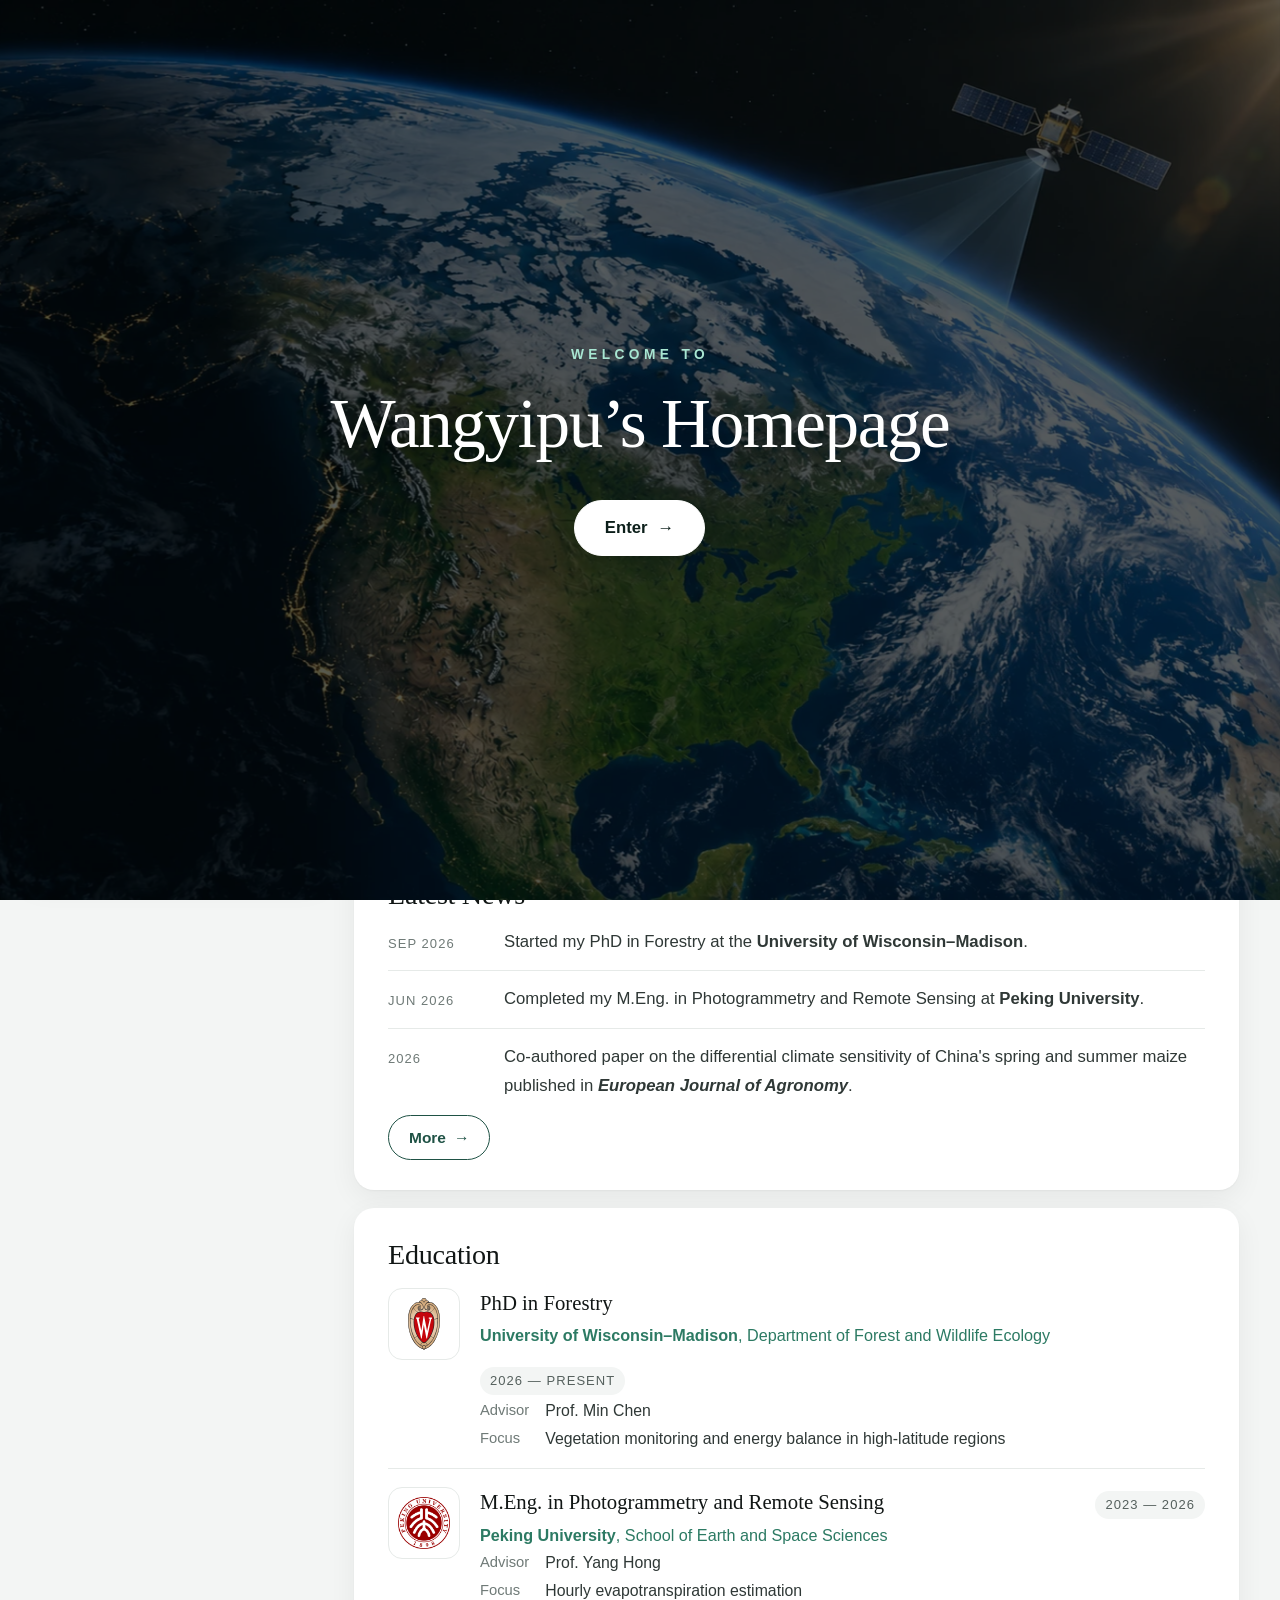
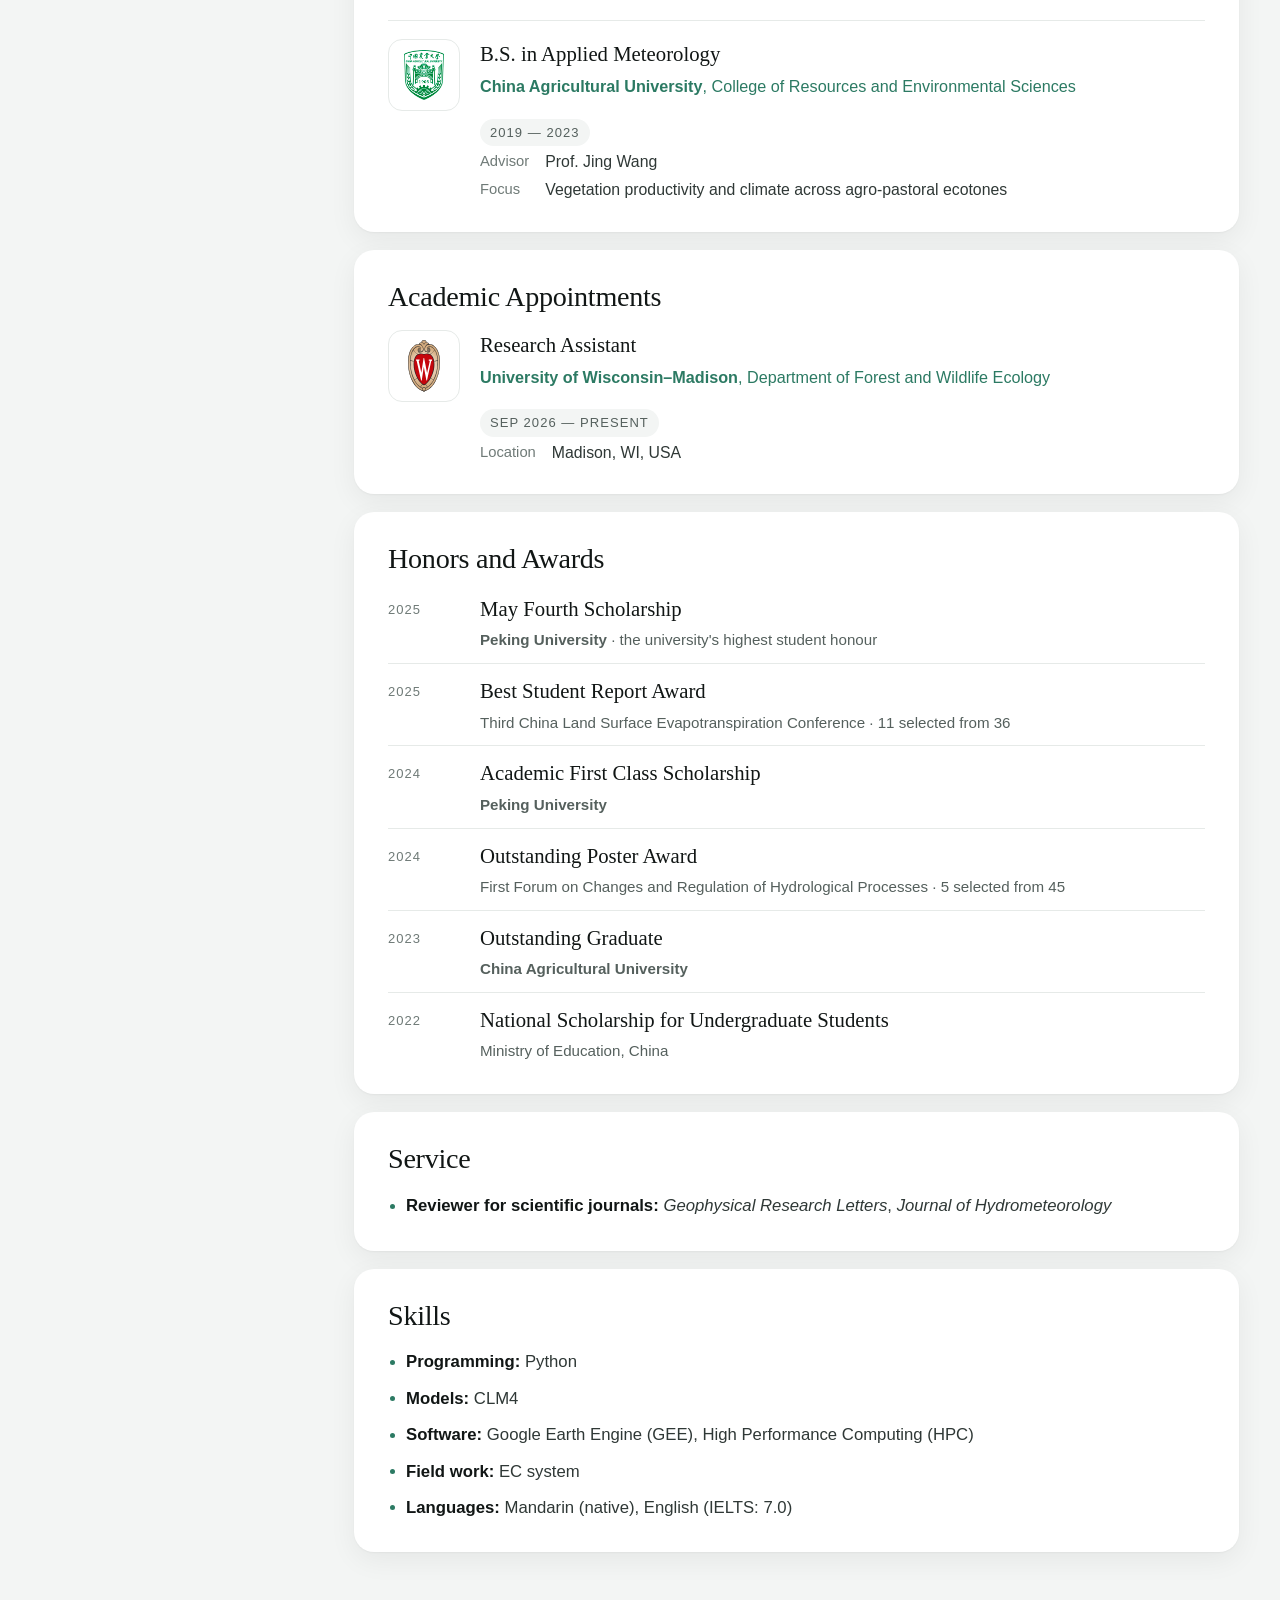
==== index.html @ f0414b64 "Add an opening screen to the homepage, with a new orbital picture The new picture also replaces the " ====
<!DOCTYPE html>
<html lang="en">
<head>
<meta charset="UTF-8">
<meta name="viewport" content="width=device-width, initial-scale=1.0">
<title>Wangyipu Li</title>
<link rel="icon" href="favicon.svg" type="image/svg+xml">
<link rel="icon" href="favicon.ico" sizes="48x48">
<link rel="apple-touch-icon" href="apple-touch-icon.png">
<meta name="theme-color" content="#F3F5F4">
<link rel="stylesheet" href="style.css">
<script src="toc.js" defer></script>
<script>
/* Show the opening screen once per browser session. Set before the page paints, so the
   homepage never flashes in front of it; without JavaScript the screen simply never appears. */
try { if (!sessionStorage.getItem('intro-seen')) document.documentElement.classList.add('intro'); }
catch (e) { document.documentElement.classList.add('intro'); }
</script>
<style>
  /* ── About: a cinematic picture carrying only the headline; the bio sits below it ── */
  .hero{margin-bottom:18px;container-type:inline-size}
  .hero-frame{position:relative;border-radius:var(--radius);overflow:hidden;background:#050d0c;box-shadow:var(--shadow)}
  /* Anchored to the top of the picture so the satellite, which sits in its top-right corner,
     is never cropped. The slow zoom grows away from that same corner for the same reason. */
  .hero-img{display:block;width:100%;height:auto;aspect-ratio:2/1;object-fit:cover;object-position:50% 0%;
            transform-origin:100% 0%;animation:hero-drift 36s ease-in-out infinite alternate}
  @keyframes hero-drift{from{transform:scale(1)}to{transform:scale(1.07)}}
  .hero-shade{
    position:absolute;inset:0;pointer-events:none;
    background:
      linear-gradient(to top,rgba(4,14,12,.88) 0%,rgba(4,14,12,.52) 26%,rgba(4,14,12,0) 56%),
      radial-gradient(120% 90% at 50% 40%,rgba(4,14,12,0) 55%,rgba(4,14,12,.45) 100%);
  }
  .hero-over{position:absolute;left:38px;right:38px;bottom:32px;left:4cqw;right:4cqw;bottom:3.6cqw}
  .hero-eyebrow{display:flex;align-items:center;gap:12px;font-size:.72rem;font-weight:700;letter-spacing:.2em;text-transform:uppercase;color:#A8E6D2;margin-bottom:12px}
  .hero-eyebrow::before{content:"";width:34px;height:1px;background:currentColor}
  .hero h1{font-family:var(--serif);font-weight:400;color:#fff;letter-spacing:-.02em;line-height:1.08;
           font-size:2.6rem;font-size:clamp(1.55rem,4.9cqw,3.2rem);text-shadow:0 2px 24px rgba(0,0,0,.45);max-width:16em}
  .hero-lead{background:var(--paper);border-radius:var(--radius);box-shadow:var(--shadow);padding:28px 34px 30px;margin-top:18px}
  .hero-lead p{font-family:var(--serif);font-size:1.16rem;line-height:1.7;color:var(--body)}
  .hero-lead strong{color:var(--ink)}
  .chips{display:flex;flex-wrap:wrap;gap:8px;margin-top:18px}
  .chips span{font-size:.82rem;color:var(--moss);background:var(--moss-wash);padding:6px 13px;border-radius:999px}
  @container (max-width:560px){
    .hero-img{aspect-ratio:4/3}
    .hero-lead{padding:22px 20px}
    .hero-lead p{font-size:1.05rem}
  }
  @media (prefers-reduced-motion:reduce){.hero-img{animation:none}}
  /* ── Opening screen: the picture, which darkens, then a welcome and the way in ── */
  .intro-screen{
    display:none;align-items:center;justify-content:center;text-align:center;
    position:fixed;inset:0;z-index:200;background:#02080a;color:#fff;
    transition:opacity .9s ease,visibility .9s;
  }
  .intro .intro-screen,.intro-leaving .intro-screen{display:flex}
  .intro,.intro body{overflow:hidden}
  .intro-screen img{position:absolute;inset:0;width:100%;height:100%;object-fit:cover;object-position:72% 40%;
                    animation:intro-zoom 9s ease-out both}
  .intro-screen::after{content:"";position:absolute;inset:0;background:rgba(2,8,10,.66);opacity:0;animation:intro-in 2.2s ease .7s forwards}
  .intro-copy{position:relative;z-index:1;padding:0 24px;opacity:0;animation:intro-rise 1.2s ease 2.1s forwards}
  .intro-copy small{display:block;font-size:.78rem;font-weight:700;letter-spacing:.32em;text-transform:uppercase;color:#A8E6D2;margin-bottom:18px}
  .intro-copy strong{display:block;font-family:var(--serif);font-weight:400;font-size:clamp(2rem,5.4vw,4rem);line-height:1.12;letter-spacing:-.02em;text-shadow:0 2px 30px rgba(0,0,0,.5)}
  .intro-enter{
    margin-top:38px;display:inline-flex;align-items:center;gap:10px;cursor:pointer;
    font:inherit;font-size:.95rem;font-weight:600;color:#fff;
    padding:13px 30px;border-radius:999px;border:1px solid rgba(255,255,255,.6);
    background:rgba(255,255,255,.12);-webkit-backdrop-filter:blur(8px);backdrop-filter:blur(8px);
    transition:background .2s ease,color .2s ease,border-color .2s ease;
  }
  .intro-enter:hover,.intro-enter:focus-visible{background:#fff;border-color:#fff;color:#0c1f1a;outline:none}
  .intro-enter span{transition:transform .2s ease}
  .intro-enter:hover span{transform:translateX(4px)}
  /* A tall screen crops the sides, so lean right to keep the satellite in the picture. */
  @media (orientation:portrait){.intro-screen img{object-position:92% 40%}}
  .intro-leaving .intro-screen{opacity:0;visibility:hidden}
  @keyframes intro-in{to{opacity:1}}
  @keyframes intro-rise{from{opacity:0;transform:translateY(14px)}to{opacity:1;transform:none}}
  @keyframes intro-zoom{from{transform:scale(1.08)}to{transform:scale(1)}}
  @media (prefers-reduced-motion:reduce){
    .intro-screen img{animation:none}
    .intro-screen::after{animation:none;opacity:1}
    .intro-copy{animation:none;opacity:1}
    .intro-screen{transition:none}
  }
  .more-row{margin-top:14px}
  .more-btn{
    display:inline-flex;align-items:center;gap:8px;
    padding:9px 20px;border:1.5px solid var(--moss);border-radius:999px;
    font-size:.88rem;font-weight:700;color:var(--moss);text-decoration:none;
    transition:background .15s ease,color .15s ease;
  }
  .more-btn:hover{background:var(--moss);color:#fff}
  .more-btn span{transition:transform .15s ease}
  .more-btn:hover span{transform:translateX(3px)}
  .deflist{list-style:none}
  .deflist li{position:relative;padding:0 0 8px 18px;font-size:.95rem;line-height:1.7;color:var(--body)}
  .deflist li:last-child{padding-bottom:0}
  .deflist li::before{content:"";position:absolute;left:2px;top:.68em;width:5px;height:5px;border-radius:50%;background:var(--moss-bright)}
  .deflist strong{font-weight:700;color:var(--ink)}
  .deflist em{font-style:italic}
</style>
<script data-goatcounter="https://wangyipuli.goatcounter.com/count" async src="https://gc.zgo.at/count.js"></script>
</head>
<body>

<div class="intro-screen" id="intro" role="dialog" aria-modal="true" aria-label="Welcome">
  <img src="image/hero.webp" alt="">
  <div class="intro-copy">
    <small>Welcome to</small>
    <strong>Wangyipu&rsquo;s Homepage</strong>
    <button class="intro-enter" id="intro-enter" type="button">Enter <span aria-hidden="true">&rarr;</span></button>
  </div>
</div>
<script>
(function () {
  var root = document.documentElement, screen = document.getElementById('intro');
  if (!root.classList.contains('intro')) { screen.remove(); return; }
  var btn = document.getElementById('intro-enter');
  function enter() {
    try { sessionStorage.setItem('intro-seen', '1'); } catch (e) {}
    root.classList.add('intro-leaving');
    root.classList.remove('intro');           // gives the page its scrolling back straight away
    setTimeout(function () { screen.remove(); root.classList.remove('intro-leaving'); }, 950);
  }
  btn.addEventListener('click', enter);
  document.addEventListener('keydown', function onKey(e) {
    if (!screen.isConnected) { document.removeEventListener('keydown', onKey); return; }
    if (e.key === 'Escape') enter();
  });
  btn.focus({ preventScroll: true });
})();
</script>

<header class="topbar">
  <nav class="nav">
    <a href="index.html" aria-current="page">About</a>
    <a href="research.html">Research</a>
    <a href="publications.html">Publications</a>
    <a href="tools.html">Data &amp; Tools</a>
    <a href="news.html">News</a>
    <a href="contact.html">Contact</a>
  </nav>
</header>

<div class="page">

<aside class="sidebar">
  <img class="portrait" src="image/IMG_8639.JPG" alt="Portrait of Wangyipu Li">
  <a class="sb-name" href="index.html">Li, Wangyipu</a>
  <div class="sb-cn" lang="zh-Hans">李王轶朴</div>
  <div class="sb-role">PhD student in Forestry<br><strong>University of Wisconsin&ndash;Madison</strong></div>

  <div class="icons">
    <a href="mailto:wangyipu.li@wisc.edu" aria-label="Email" title="Email"><svg viewBox="0 0 24 24" aria-hidden="true"><path d="M20 4H4a2 2 0 00-2 2v12a2 2 0 002 2h16a2 2 0 002-2V6a2 2 0 00-2-2zm0 4.24l-8 4.8-8-4.8V6l8 4.8L20 6v2.24z"/></svg></a>
    <a href="https://github.com/wangyipuli" aria-label="GitHub" title="GitHub" target="_blank" rel="noopener"><svg viewBox="0 0 24 24" aria-hidden="true"><path d="M12 .3a12 12 0 00-3.8 23.4c.6.1.8-.3.8-.6v-2.2c-3.3.7-4-1.6-4-1.6-.6-1.4-1.4-1.8-1.4-1.8-1-.7.1-.7.1-.7 1.2.1 1.8 1.2 1.8 1.2 1 1.8 2.8 1.3 3.5 1 .1-.8.4-1.3.7-1.6-2.7-.3-5.5-1.3-5.5-5.9 0-1.3.5-2.4 1.2-3.2-.1-.3-.5-1.5.1-3.2 0 0 1-.3 3.3 1.2a11.5 11.5 0 016 0C17.3 4.7 18.3 5 18.3 5c.6 1.7.2 2.9.1 3.2.8.8 1.2 1.9 1.2 3.2 0 4.6-2.8 5.6-5.5 5.9.4.4.8 1.1.8 2.2v3.3c0 .3.2.7.8.6A12 12 0 0012 .3"/></svg></a>
    <a href="https://scholar.google.com/citations?user=nMaoGwwAAAAJ&amp;hl=zh-CN" aria-label="Google Scholar" title="Google Scholar" target="_blank" rel="noopener"><svg viewBox="0 0 24 24" aria-hidden="true"><path d="M12 3L1 9l11 6 9-4.91V17h2V9L12 3zM5 13.18v4L12 21l7-3.82v-4L12 17l-7-3.82z"/></svg></a>
    <a href="https://www.linkedin.com/in/wangyipu-li-4624a5430/" aria-label="LinkedIn" title="LinkedIn" target="_blank" rel="noopener"><svg viewBox="0 0 24 24" aria-hidden="true"><path d="M19 3a2 2 0 012 2v14a2 2 0 01-2 2H5a2 2 0 01-2-2V5a2 2 0 012-2h14zM8.34 18.34v-8.4H5.56v8.4h2.78zM6.95 8.8a1.61 1.61 0 100-3.22 1.61 1.61 0 000 3.22zm11.39 9.54v-4.6c0-2.46-1.31-3.6-3.06-3.6-1.41 0-2.04.78-2.39 1.32v-1.13h-2.78c.04.79 0 8.4 0 8.4h2.78v-4.69c0-.25.02-.5.09-.68.2-.5.65-1.02 1.42-1.02 1 0 1.4.76 1.4 1.88v4.51h2.54z"/></svg></a>
    <a href="https://www.researchgate.net/profile/Wangyipu-Li?ev=hdr_xprf" aria-label="ResearchGate" title="ResearchGate" target="_blank" rel="noopener"><span class="lbl">RG</span></a>
    <a href="#" aria-label="Curriculum vitae" title="Curriculum vitae"><svg viewBox="0 0 24 24" aria-hidden="true"><path d="M14 2H6a2 2 0 00-2 2v16a2 2 0 002 2h12a2 2 0 002-2V8l-6-6zm0 2l4.5 4.5H14V4zM8 10h4v1.6H8V10zm0 3.2h8v1.6H8v-1.6zm0 3.2h8V18H8v-1.6z"/></svg></a>
  </div>

  <nav class="toc" aria-label="On this page">
    <div class="toc-label">On this page</div>
    <a href="#overview">Overview</a>
    <a href="#latest-news">Latest news</a>
    <a href="#education">Education</a>
    <a href="#appointments">Appointments</a>
    <a href="#honors">Honors and awards</a>
    <a href="#service">Service</a>
    <a href="#skills">Skills</a>
  </nav>

  <div class="sb-foot">
    &copy; 2026 Wangyipu Li<br>Last updated September 2026
  </div>
</aside>

<main class="shell">

  <section class="hero" id="overview">
    <div class="hero-frame">
      <img class="hero-img" src="image/hero.webp" alt="North America seen from orbit, with a remote-sensing satellite scanning the surface" width="1619" height="971">
      <div class="hero-shade" aria-hidden="true"></div>
      <div class="hero-over">
        <div class="hero-eyebrow">About me</div>
        <h1>Reading the changing world from space</h1>
      </div>
    </div>
    <div class="hero-lead">
      <p>Wangyipu Li is a PhD student in the Department of Forest and Wildlife Ecology at the <strong>University of Wisconsin&ndash;Madison</strong>. His research interests cover vegetation dynamic monitoring, estimation of water-carbon fluxes, and issues related to Earth system science. He earned a M.Eng. in Photogrammetry and Remote Sensing at <strong>Peking University</strong>, and a B.S. in Applied Meteorology at <strong>China Agricultural University</strong>.</p>
      <div class="chips"><span>Vegetation dynamics</span><span>Water&ndash;carbon fluxes</span><span>Earth system science</span><span>Remote sensing</span></div>
    </div>
  </section>

  <!-- ══ Latest news ══ -->
  <section class="band" id="latest-news">
    <div class="band-head">
      <h2>Latest News</h2>
    </div>
    <div class="feed" id="latest-feed">
        <article class="post">
          <div class="post-date">Sep 2026</div>
          <div class="post-body">Started my PhD in Forestry at the <strong>University of Wisconsin&ndash;Madison</strong>.</div>
        </article>
        <article class="post">
          <div class="post-date">Jun 2026</div>
          <div class="post-body">Completed my M.Eng. in Photogrammetry and Remote Sensing at <strong>Peking University</strong>.</div>
        </article>
        <article class="post">
          <div class="post-date">2026</div>
          <div class="post-body">Co-authored paper on the differential climate sensitivity of China's spring and summer maize published in <em><strong>European Journal of Agronomy</strong></em>.</div>
        </article>
    </div>
    <p class="more-row"><a class="more-btn" href="news.html">More <span aria-hidden="true">&rarr;</span></a></p>
  </section>

  <!-- ══ Education ══ -->
  <section class="band" id="education">
    <div class="band-head">
      <h2>Education</h2>
    </div>

    <article class="record record--logo">
      <div class="record-logo"><img src="image/logos/uw.svg" alt="" loading="lazy" decoding="async"></div>
      <div class="record-main">
        <div class="record-top">
          <div>
            <div class="record-degree">PhD in Forestry</div>
            <div class="record-where"><strong>University of Wisconsin&ndash;Madison</strong>, Department of Forest and Wildlife Ecology</div>
          </div>
          <div class="record-when">2026 &mdash; present</div>
        </div>
        <div class="record-notes">
          <dl>
            <dt>Advisor</dt><dd>Prof. Min Chen</dd>
            <dt>Focus</dt><dd>Vegetation monitoring and energy balance in high-latitude regions</dd>
          </dl>
        </div>
      </div>
    </article>

    <article class="record record--logo">
      <div class="record-logo"><img src="image/logos/pku.png" alt="" loading="lazy" decoding="async"></div>
      <div class="record-main">
        <div class="record-top">
          <div>
            <div class="record-degree">M.Eng. in Photogrammetry and Remote Sensing</div>
            <div class="record-where"><strong>Peking University</strong>, School of Earth and Space Sciences</div>
          </div>
          <div class="record-when">2023 &mdash; 2026</div>
        </div>
        <div class="record-notes">
          <dl>
            <dt>Advisor</dt><dd>Prof. Yang Hong</dd>
            <dt>Focus</dt><dd>Hourly evapotranspiration estimation</dd>
          </dl>
        </div>
      </div>
    </article>

    <article class="record record--logo">
      <div class="record-logo"><img src="image/logos/cau.png" alt="" loading="lazy" decoding="async"></div>
      <div class="record-main">
        <div class="record-top">
          <div>
            <div class="record-degree">B.S. in Applied Meteorology</div>
            <div class="record-where"><strong>China Agricultural University</strong>, College of Resources and Environmental Sciences</div>
          </div>
          <div class="record-when">2019 &mdash; 2023</div>
        </div>
        <div class="record-notes">
          <dl>
            <dt>Advisor</dt><dd>Prof. Jing Wang</dd>
            <dt>Focus</dt><dd>Vegetation productivity and climate across agro-pastoral ecotones</dd>
          </dl>
        </div>
      </div>
    </article>

  </section>

  <!-- ══ Academic Appointments ══ -->
  <section class="band" id="appointments">
    <div class="band-head">
      <h2>Academic Appointments</h2>
    </div>

    <article class="record record--logo">
      <div class="record-logo"><img src="image/logos/uw.svg" alt="" loading="lazy" decoding="async"></div>
      <div class="record-main">
        <div class="record-top">
          <div>
            <div class="record-degree">Research Assistant</div>
            <div class="record-where"><strong>University of Wisconsin&ndash;Madison</strong>, Department of Forest and Wildlife Ecology</div>
          </div>
          <div class="record-when">Sep 2026 &mdash; present</div>
        </div>
        <div class="record-notes">
          <dl>
            <dt>Location</dt><dd>Madison, WI, USA</dd>
          </dl>
        </div>
      </div>
    </article>

  </section>

  <!-- ══ Honors and Awards ══ -->
  <section class="band" id="honors">
    <div class="band-head">
      <h2>Honors and Awards</h2>
    </div>

    <div class="awards">
      <div class="award">
        <div class="award-when">2025</div>
        <div>
          <div class="award-what">May Fourth Scholarship</div>
          <div class="award-by"><strong>Peking University</strong> &middot; the university's highest student honour</div>
        </div>
      </div>

      <div class="award">
        <div class="award-when">2025</div>
        <div>
          <div class="award-what">Best Student Report Award</div>
          <div class="award-by">Third China Land Surface Evapotranspiration Conference &middot; 11 selected from 36</div>
        </div>
      </div>

      <div class="award">
        <div class="award-when">2024</div>
        <div>
          <div class="award-what">Academic First Class Scholarship</div>
          <div class="award-by"><strong>Peking University</strong></div>
        </div>
      </div>

      <div class="award">
        <div class="award-when">2024</div>
        <div>
          <div class="award-what">Outstanding Poster Award</div>
          <div class="award-by">First Forum on Changes and Regulation of Hydrological Processes &middot; 5 selected from 45</div>
        </div>
      </div>

      <div class="award">
        <div class="award-when">2023</div>
        <div>
          <div class="award-what">Outstanding Graduate</div>
          <div class="award-by"><strong>China Agricultural University</strong></div>
        </div>
      </div>

      <div class="award">
        <div class="award-when">2022</div>
        <div>
          <div class="award-what">National Scholarship for Undergraduate Students</div>
          <div class="award-by">Ministry of Education, China</div>
        </div>
      </div>
    </div>
  </section>

  <!-- ══ Service ══ -->
  <section class="band" id="service">
    <div class="band-head">
      <h2>Service</h2>
    </div>
    <ul class="deflist">
      <li><strong>Reviewer for scientific journals:</strong> <em>Geophysical Research Letters</em>, <em>Journal of Hydrometeorology</em></li>
    </ul>
  </section>

  <!-- ══ Skills ══ -->
  <section class="band" id="skills">
    <div class="band-head">
      <h2>Skills</h2>
    </div>
    <ul class="deflist">
      <li><strong>Programming:</strong> Python</li>
      <li><strong>Models:</strong> CLM4</li>
      <li><strong>Software:</strong> Google Earth Engine (GEE), High Performance Computing (HPC)</li>
      <li><strong>Field work:</strong> EC system</li>
      <li><strong>Languages:</strong> Mandarin (native), English (IELTS: 7.0)</li>
    </ul>
  </section>

  <script>
  /* The three posts above are a snapshot so the page reads without JavaScript. When it is
     available, refresh them from news.html so a new post there shows up here too. If anything
     goes wrong the snapshot simply stays. */
  (function () {
    var feed = document.getElementById('latest-feed');
    if (!feed || !window.fetch || !window.DOMParser) return;
    fetch('news.html', { cache: 'no-cache' })
      .then(function (r) { if (!r.ok) throw new Error(r.status); return r.text(); })
      .then(function (html) {
        var posts = new DOMParser().parseFromString(html, 'text/html').querySelectorAll('.feed .post');
        var out = [];
        for (var i = 0; i < posts.length && out.length < 3; i++) {
          var d = posts[i].querySelector('.post-date'), b = posts[i].querySelector('.post-body');
          if (!d || !b) return;
          out.push('<article class="post"><div class="post-date">' + d.innerHTML + '</div><div class="post-body">' + b.innerHTML + '</div></article>');
        }
        if (out.length) feed.innerHTML = out.join('');
      })
      .catch(function () {});
  })();
  </script>

</main>

</div>
</body>
</html>
---- style.css ----
*,*::before,*::after{box-sizing:border-box;margin:0;padding:0}

:root{
  --paper:#FFFFFF;
  --canvas:#F3F5F4;
  --ink:#111615;
  --body:#2F3836;
  --quiet:#55605D;
  --faint:#6F7A77;
  --rule:#E6EAE8;
  --moss:#1F5245;
  --moss-deep:#173E34;
  --moss-bright:#2C7A63;
  --moss-wash:#EAF3EF;
  --sidebar:340px;
  --page:1356px;
  --bar:64px;
  --radius:20px;
  --shadow:0 1px 2px rgba(16,24,22,.04),0 8px 28px rgba(16,24,22,.06);
  /* System faces only: nothing is fetched, so the page renders the same where font CDNs are blocked. */
  --font:-apple-system,BlinkMacSystemFont,"SF Pro Text","Inter","Segoe UI",Roboto,"PingFang SC","Hiragino Sans GB","Microsoft YaHei",sans-serif;
  --serif:"Iowan Old Style","Palatino Linotype",Palatino,"Book Antiqua",Georgia,"Songti SC","STSong",serif;
}

/* 始终为滚动条预留位置，否则短页面（无滚动条）会比长页面宽 15px，
   居中布局在页面间切换时会横向跳动 */
html{font-size:110%;scroll-behavior:smooth;overflow-y:scroll}
@supports (scrollbar-gutter:stable){
  html{overflow-y:auto;scrollbar-gutter:stable}
}
body{
  background:var(--canvas);color:var(--ink);
  font-family:var(--font);font-size:.9375rem;font-weight:400;line-height:1.65;
  -webkit-font-smoothing:antialiased;
}
a{color:inherit}
img,video{max-width:100%}

/* ══ Top navigation bar ══ */
.topbar{
  position:fixed;top:0;left:0;right:0;z-index:60;
  height:var(--bar);background:rgba(255,255,255,.72);
  -webkit-backdrop-filter:saturate(180%) blur(18px);backdrop-filter:saturate(180%) blur(18px);
  border-bottom:1px solid rgba(16,24,22,.06);
  display:flex;justify-content:center;
}
.topbar .nav{
  width:100%;max-width:var(--page);
  padding:0 26px;
}
.nav{display:flex;align-items:center;gap:4px;overflow-x:auto;scrollbar-width:none}
.nav::-webkit-scrollbar{display:none}
.nav a{
  font-size:.9rem;font-weight:500;color:var(--quiet);
  text-decoration:none;white-space:nowrap;
  padding:8px 16px;border-radius:999px;
  transition:background .18s ease,color .18s ease;
}
.nav a:hover{background:rgba(16,24,22,.05);color:var(--ink)}
.nav a[aria-current="page"]{background:var(--moss);color:#fff;font-weight:600}

/* ══ Centred page frame ══ */
.page{
  max-width:var(--page);margin:0 auto;
  padding-top:var(--bar);
  display:grid;grid-template-columns:var(--sidebar) minmax(0,1fr);
  align-items:start;
}

/* ══ Sidebar ══ */
.sidebar{
  /* The sidebar is itself the white card, inset from its column, so that when a short window
     makes it scroll, the contents scroll inside the card. */
  position:fixed;top:calc(var(--bar) + 20px);
  left:calc(max(0px, 50% - var(--page) / 2) + 22px);
  width:calc(var(--sidebar) - 34px);height:calc(100vh - var(--bar) - 40px);
  background:var(--paper);border-radius:var(--radius);box-shadow:var(--shadow);
  display:flex;flex-direction:column;
  padding:28px 28px 24px;
  overflow-y:auto;overscroll-behavior:contain;
}
.sidebar::-webkit-scrollbar{width:6px}
.sidebar::-webkit-scrollbar-thumb{background:rgba(0,0,0,.22);border-radius:3px}

.portrait{
  width:200px;flex:none;align-self:center;aspect-ratio:1;object-fit:cover;border-radius:50%;
  border:4px solid #fff;box-shadow:0 6px 22px rgba(16,24,22,.14);
  margin-bottom:22px;
}
.sb-name{
  font-family:var(--serif);font-size:1.8rem;font-weight:400;letter-spacing:-.01em;line-height:1.2;
  color:var(--ink);text-decoration:none;display:block;margin-bottom:8px;
}
.sb-cn{
  font-family:"Microsoft YaHei","\5FAE\8F6F\96C5\9ED1","PingFang SC","Hiragino Sans GB",sans-serif;
  font-size:1.05rem;font-weight:400;color:var(--quiet);
  letter-spacing:0;margin-bottom:10px;
}
.sb-role{font-family:var(--serif);font-style:italic;font-size:1rem;line-height:1.6;color:var(--quiet);margin-bottom:22px}
.sb-role strong{font-family:var(--font);font-style:normal;font-size:.9rem;color:var(--moss-bright);font-weight:700}

/* ── Contact icons ── */
.icons{display:flex;flex-wrap:wrap;gap:5px;margin-bottom:24px}
.icons a{
  width:34px;height:34px;flex:0 0 34px;
  display:flex;align-items:center;justify-content:center;
  border:1px solid transparent;border-radius:12px;background:var(--moss-wash);
  color:var(--moss);text-decoration:none;
  transition:background .18s ease,border-color .18s ease,color .18s ease,transform .18s ease;
}
.icons a:hover{background:var(--moss);border-color:var(--moss);color:#fff;transform:translateY(-2px)}
.icons svg{width:17px;height:17px;fill:currentColor;display:block}
.icons .lbl{font-size:.72rem;font-weight:700;letter-spacing:.02em}

.sb-foot{
  margin-top:auto;padding-top:18px;border-top:1px solid var(--rule);
  font-size:.8rem;line-height:1.6;color:var(--faint);
}
.sb-foot a{color:var(--moss)}

/* ══ Main column ══ */
.shell{
  grid-column:2;min-width:0;
  padding:20px 26px 80px 14px;
}

/* ── Page heading ── */
.pagehead{padding:22px 8px 22px}
.pagehead h1{font-family:var(--serif);font-size:2.5rem;font-weight:400;letter-spacing:-.015em;line-height:1.12;margin-bottom:10px}
.pagehead h1:last-child{margin-bottom:0}
.pagehead p{font-size:1rem;color:var(--quiet)}

/* ── Section band ── */
.band{background:var(--paper);border-radius:var(--radius);box-shadow:var(--shadow);padding:30px 34px;margin-bottom:18px}
.band-head{
  display:flex;align-items:baseline;gap:14px;
  margin-bottom:16px;
}
.band-head h2{font-family:var(--serif);font-size:1.6rem;font-weight:400;color:var(--ink);letter-spacing:-.01em;line-height:1.2}
.band-head .note{font-style:italic;font-size:.86rem;color:var(--faint);margin-left:auto}

.sub-head{font-size:1rem;font-weight:700;color:var(--moss-bright);margin:26px 0 12px}
.sub-head:first-child{margin-top:0}

/* ── Prose ── */
.prose p{font-size:.97rem;line-height:1.78;color:var(--body);margin-bottom:14px;max-width:44em}
.prose p:last-child{margin-bottom:0}
.prose em{font-style:italic}

/* ── Education records ── */
.record{padding-bottom:18px}
.record:last-child{padding-bottom:0}
.record+.record{border-top:1px solid var(--rule);padding-top:18px}
.record-top{display:flex;justify-content:space-between;align-items:baseline;gap:20px;flex-wrap:wrap}
.record-degree{font-family:var(--serif);font-size:1.18rem;font-weight:400;line-height:1.5}
.record-when{font-size:.74rem;letter-spacing:.08em;text-transform:uppercase;color:var(--quiet);white-space:nowrap;background:var(--canvas);padding:3px 10px;border-radius:999px}
.record--logo{display:grid;grid-template-columns:72px minmax(0,1fr);gap:0 20px;align-items:start}
.record-logo{width:72px;height:72px;border:1px solid var(--rule);border-radius:14px;background:#fff;padding:9px}
.record-logo img{display:block;width:100%;height:100%;object-fit:contain}
.record-main{min-width:0}
.record-where{font-size:.92rem;color:var(--moss-bright);font-weight:400;line-height:1.5;margin-top:4px}
.record-notes{margin-top:4px;font-size:.9rem;color:var(--quiet);line-height:1.5;max-width:46em}
.record-notes dl{display:grid;grid-template-columns:auto 1fr;gap:4px 16px}
.record-notes dt{color:var(--faint);font-size:.84rem}
.record-notes dd{color:var(--body)}

/* ── Awards ── */
.award{display:grid;grid-template-columns:74px minmax(0,1fr);gap:18px;padding:10px 0}
.award:first-child{padding-top:0}
.award:last-child{padding-bottom:0}
.award+.award{border-top:1px solid var(--rule)}
.award-when{font-size:.74rem;letter-spacing:.08em;color:var(--faint);padding-top:7px}
.award-what{font-family:var(--serif);font-size:1.18rem;color:var(--ink);font-weight:400}
.award-by{font-size:.86rem;color:var(--quiet);margin-top:2px}

/* ── News feed (News page and the About page's latest news) ── */
.post{display:grid;grid-template-columns:96px minmax(0,1fr);gap:20px;padding:14px 0}
.post:first-child{padding-top:0}
.post:last-child{padding-bottom:0}
.post+.post{border-top:1px solid var(--rule)}
.post-date{font-size:.74rem;letter-spacing:.08em;text-transform:uppercase;color:var(--faint);padding-top:5px}
.post-body{font-size:.95rem;color:var(--body);line-height:1.72}
.post-body a{color:var(--moss);text-decoration:none;border-bottom:1px solid rgba(31,82,69,.3)}
.post-body a:hover{border-bottom-color:var(--moss)}
@media(max-width:600px){.post{grid-template-columns:1fr;gap:3px}}

/* ── In-page contents (About) ── */
.toc{display:flex;flex-direction:column;margin:0 0 22px}
.toc-label{font-size:.7rem;font-weight:700;letter-spacing:.08em;text-transform:uppercase;color:var(--faint);margin-bottom:8px}
.toc a{
  font-size:.92rem;line-height:1.3;color:var(--quiet);text-decoration:none;
  padding:5px 12px;border-radius:8px;
  transition:color .15s ease,background .15s ease;
}
/* A focus listed under its theme */
.toc a.toc-sub{padding-left:26px;font-size:.86rem}
.toc a:hover{color:var(--moss)}
.toc a.is-active{color:var(--moss);font-weight:700;background:var(--moss-wash)}
.shell [id]{scroll-margin-top:84px}

/* ── Footer ── */
.colophon{
  margin-top:38px;padding:18px 8px 0;border-top:1px solid var(--rule);
  display:flex;flex-wrap:wrap;gap:6px 22px;
  font-size:.82rem;color:var(--faint);
}
.colophon a{color:var(--moss);text-decoration:none;border-bottom:1px solid rgba(31,82,69,.3)}
.colophon a:hover{border-bottom-color:var(--moss)}

/* ── Shared small pieces ── */
.empty{font-style:italic;color:var(--faint);font-size:.95rem}
.empty a{color:var(--moss)}

/* Short windows: the portrait keeps its 200px and the footer stays. The spacing tightens
   first, and below that the card scrolls. The breakpoint is measured on About, whose
   seven-item contents list makes it the tallest sidebar. */
@media(min-width:981px) and (max-height:965px){
  .sidebar{padding:18px 28px 14px}
  .portrait{margin-bottom:12px}
  .sb-name{font-size:1.45rem;margin-bottom:4px}
  .sb-cn{font-size:.95rem;margin-bottom:6px}
  .sb-role{margin-bottom:12px;font-size:.88rem}
  .sb-role strong{font-size:.86rem}
  .icons{margin-bottom:12px}
  .toc-label{margin-bottom:5px}
  .toc{margin-bottom:10px}
  .toc a{padding:3px 12px}
  .sb-foot{padding-top:10px}
}

/* ══ Responsive ══ */
@media(max-width:980px){
  .toc{flex-direction:row;flex-wrap:wrap;gap:6px;margin:14px 0 0;flex:1 1 100%}
  .toc-label{display:none}
  .toc a{border:1px solid var(--rule);border-radius:999px;padding:5px 12px;font-size:.82rem}
  .toc a.is-active{border-color:var(--moss)}
  .toc a.toc-sub{padding-left:12px;font-size:.82rem}

  .page{display:block;padding-top:var(--bar)}
  .topbar .nav{padding:0 14px}
  .nav a{padding:7px 11px;font-size:.86rem}
  .sidebar{
    position:static;left:auto;width:100%;height:auto;
    border-radius:0;box-shadow:none;border-bottom:1px solid var(--rule);
    flex-direction:row;flex-wrap:wrap;align-items:center;
    gap:0 20px;padding:22px;overflow:visible;
  }
  .portrait{width:92px;flex:0 0 92px;margin-bottom:0}
  .sb-name{margin-bottom:2px}
  .sb-role{margin-bottom:0;flex:1 1 100%}
  .icons{margin:14px 0 0;flex:1 1 100%}
  .sb-foot{display:none}
  .shell{grid-column:auto;padding:16px 14px 64px}
  .band{padding:22px 20px}
  .pagehead{padding:14px 6px 16px}
}
@media(max-width:600px){
  .record--logo{grid-template-columns:52px minmax(0,1fr);gap:0 14px}
  .record-logo{width:52px;height:52px;padding:6px;border-radius:8px}
  .record-notes dl{grid-template-columns:1fr;gap:2px}
  .record-notes dt{margin-top:8px}
  .award{grid-template-columns:1fr;gap:2px}
  .pagehead h1{font-size:2rem}
  .record-when{background:none;padding:0}
}

@media print{
  .topbar,.sidebar{display:none}
  .page{display:block;padding-top:0}
  .shell{grid-column:auto;padding:0}
  body{font-size:11pt;background:#fff}
  .band{box-shadow:none;padding:0;margin-bottom:24pt}
  .record,.award{page-break-inside:avoid}
}
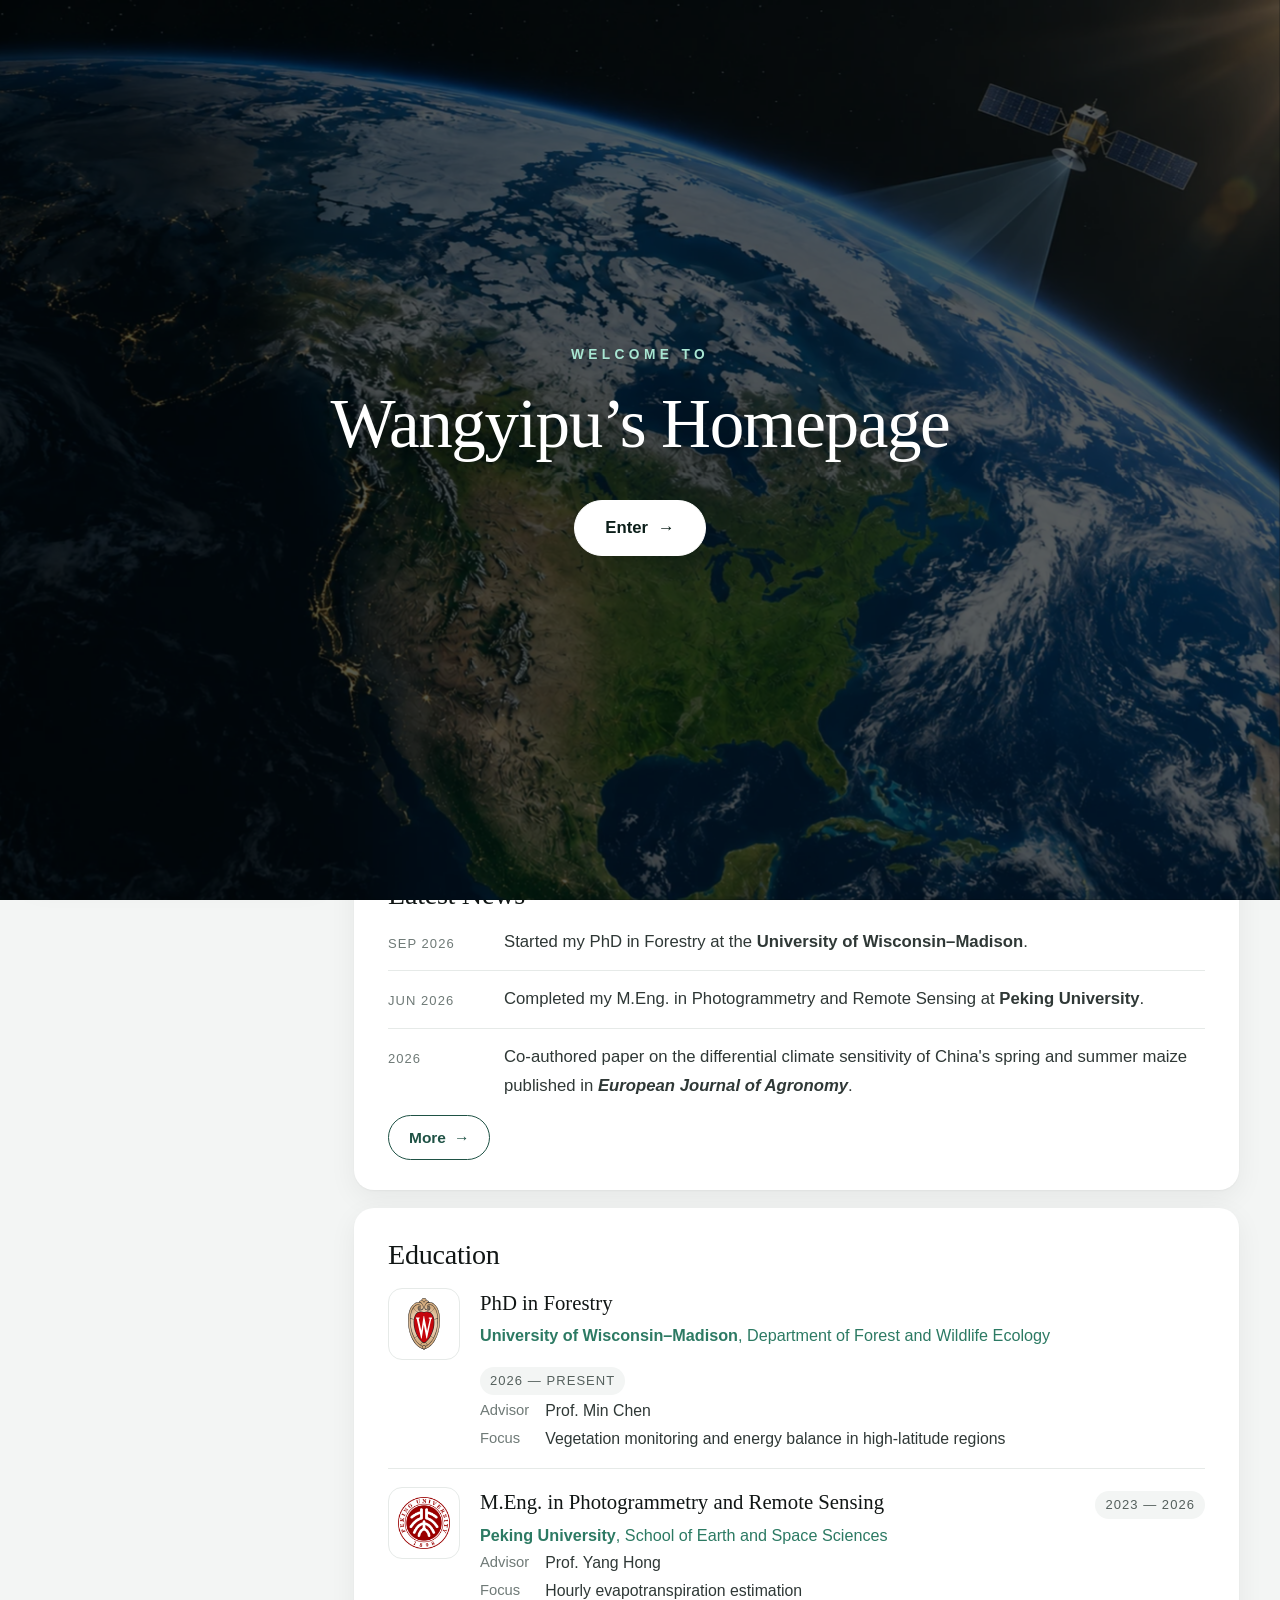
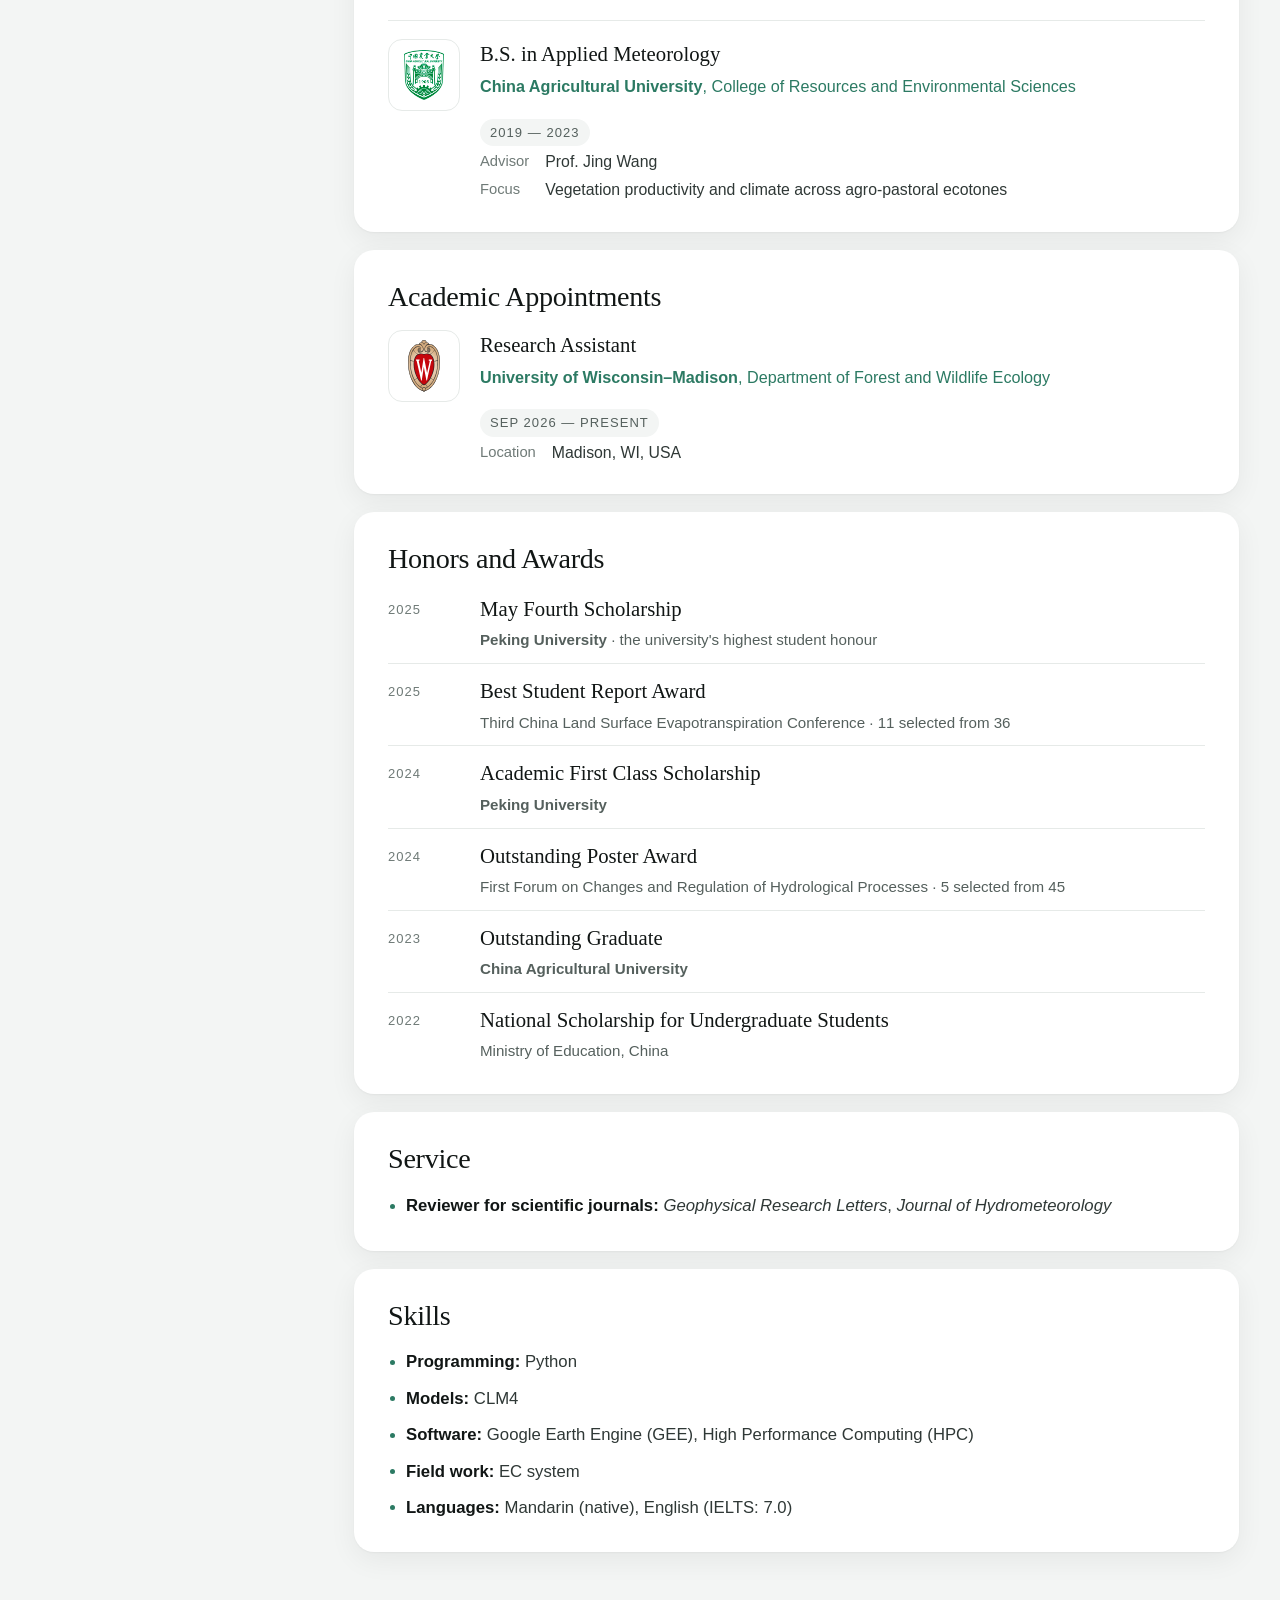
==== commit e13137aa: "Frame the opening screen for desktop only Co-Authored-By: Claude Fable 5.2 <noreply@anthropic.com>" ====
--- a/index.html
+++ b/index.html
@@ -55,7 +55,7 @@
   }
   .intro .intro-screen,.intro-leaving .intro-screen{display:flex}
   .intro,.intro body{overflow:hidden}
-  .intro-screen img{position:absolute;inset:0;width:100%;height:100%;object-fit:cover;object-position:72% 40%;
+  .intro-screen img{position:absolute;inset:0;width:100%;height:100%;object-fit:cover;object-position:60% 30%;
                     animation:intro-zoom 9s ease-out both}
   .intro-screen::after{content:"";position:absolute;inset:0;background:rgba(2,8,10,.66);opacity:0;animation:intro-in 2.2s ease .7s forwards}
   .intro-copy{position:relative;z-index:1;padding:0 24px;opacity:0;animation:intro-rise 1.2s ease 2.1s forwards}
@@ -71,8 +71,6 @@
   .intro-enter:hover,.intro-enter:focus-visible{background:#fff;border-color:#fff;color:#0c1f1a;outline:none}
   .intro-enter span{transition:transform .2s ease}
   .intro-enter:hover span{transform:translateX(4px)}
-  /* A tall screen crops the sides, so lean right to keep the satellite in the picture. */
-  @media (orientation:portrait){.intro-screen img{object-position:92% 40%}}
   .intro-leaving .intro-screen{opacity:0;visibility:hidden}
   @keyframes intro-in{to{opacity:1}}
   @keyframes intro-rise{from{opacity:0;transform:translateY(14px)}to{opacity:1;transform:none}}
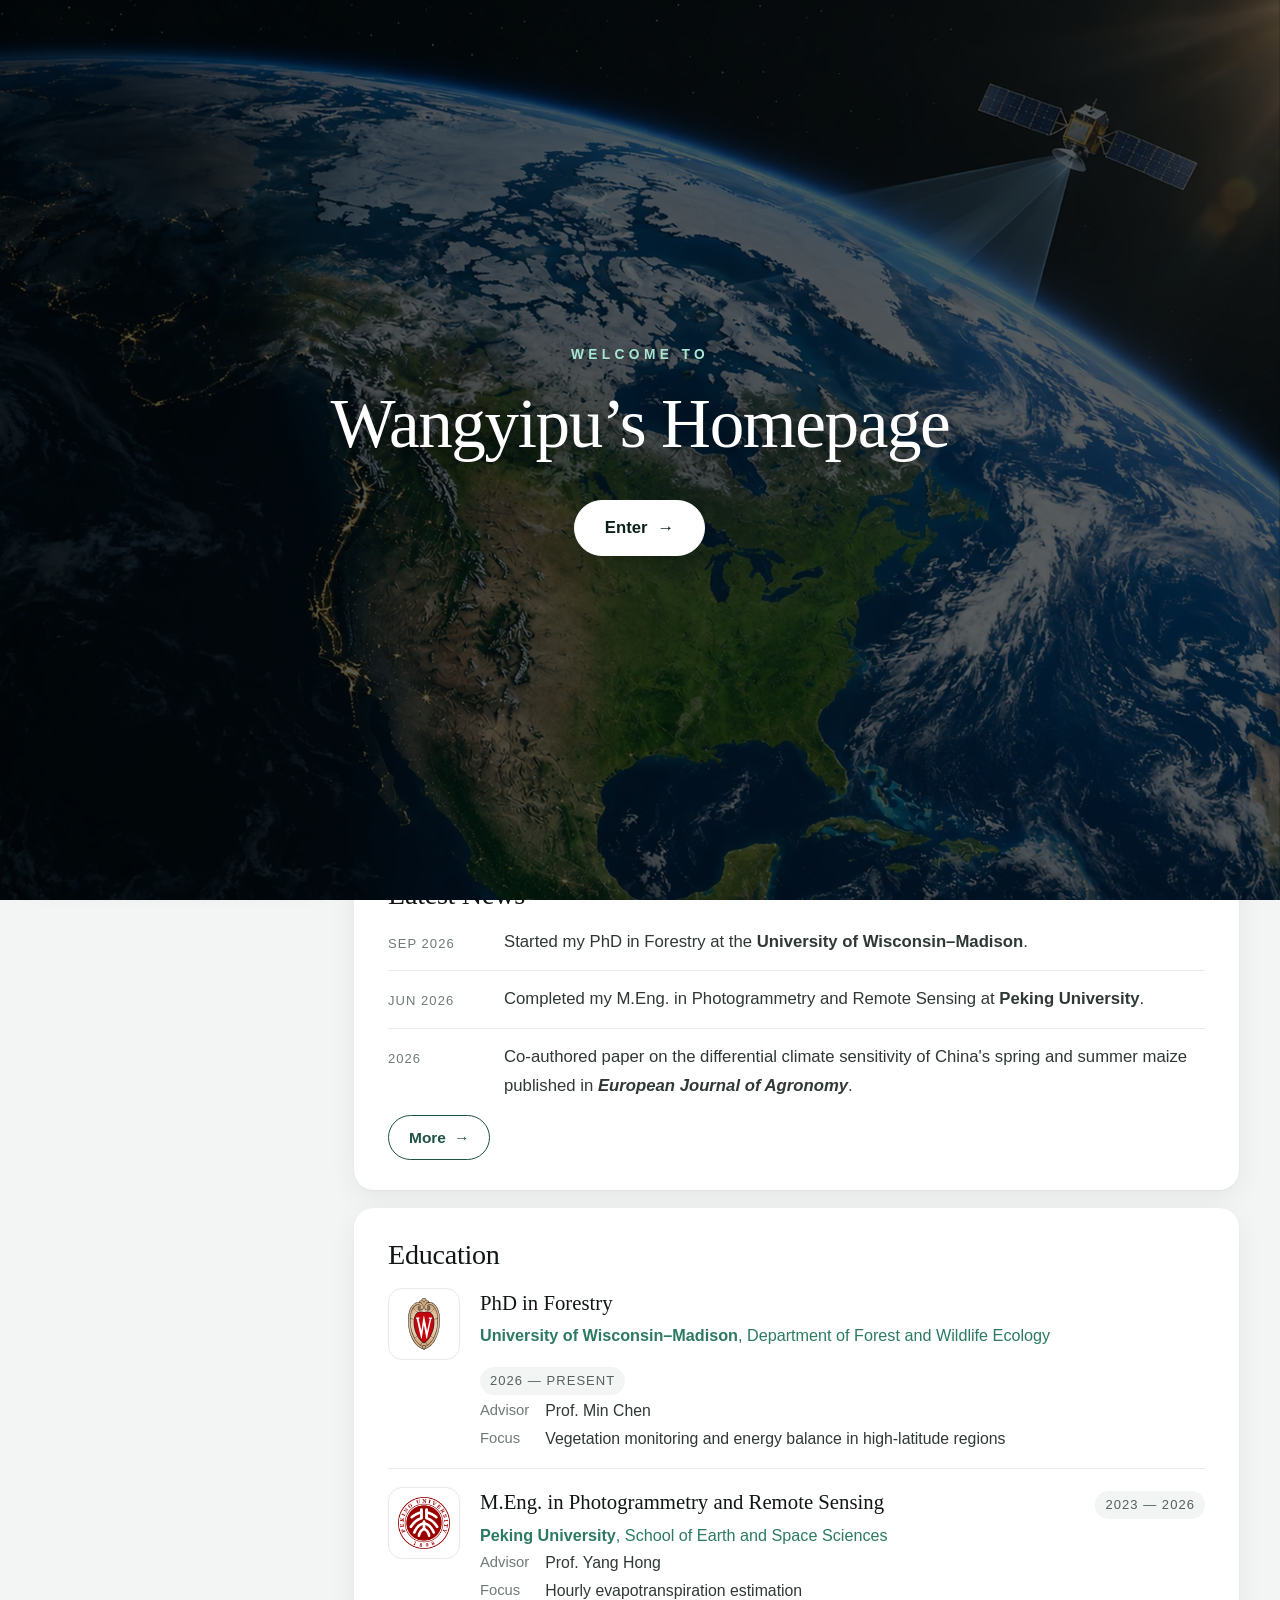
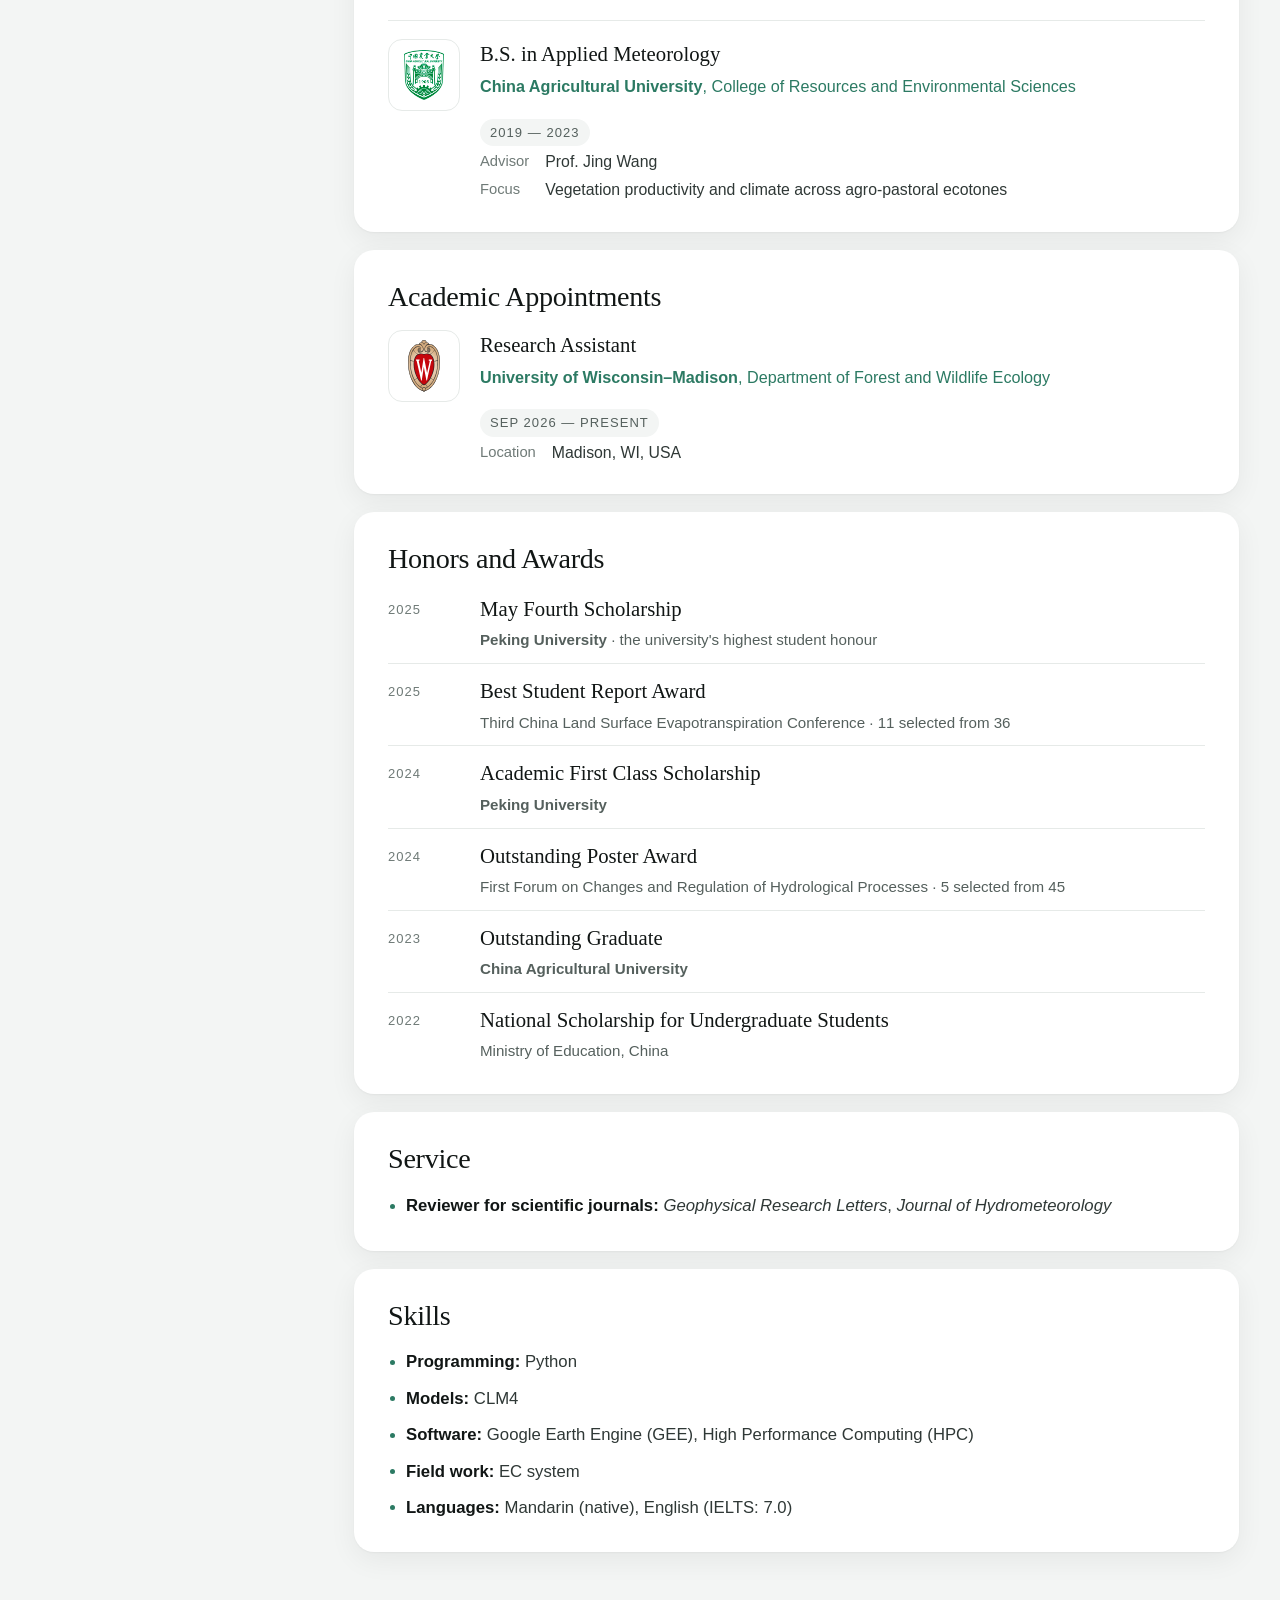
==== commit 451cb8eb: "Use the sharper orbital picture for the opening screen and the About banner Co-Authored-By: Claude F" ====
--- a/index.html
+++ b/index.html
@@ -178,7 +178,7 @@
 
   <section class="hero" id="overview">
     <div class="hero-frame">
-      <img class="hero-img" src="image/hero.webp" alt="North America seen from orbit, with a remote-sensing satellite scanning the surface" width="1619" height="971">
+      <img class="hero-img" src="image/hero.webp" alt="North America seen from orbit, with a remote-sensing satellite scanning the surface" width="2000" height="1200">
       <div class="hero-shade" aria-hidden="true"></div>
       <div class="hero-over">
         <div class="hero-eyebrow">About me</div>
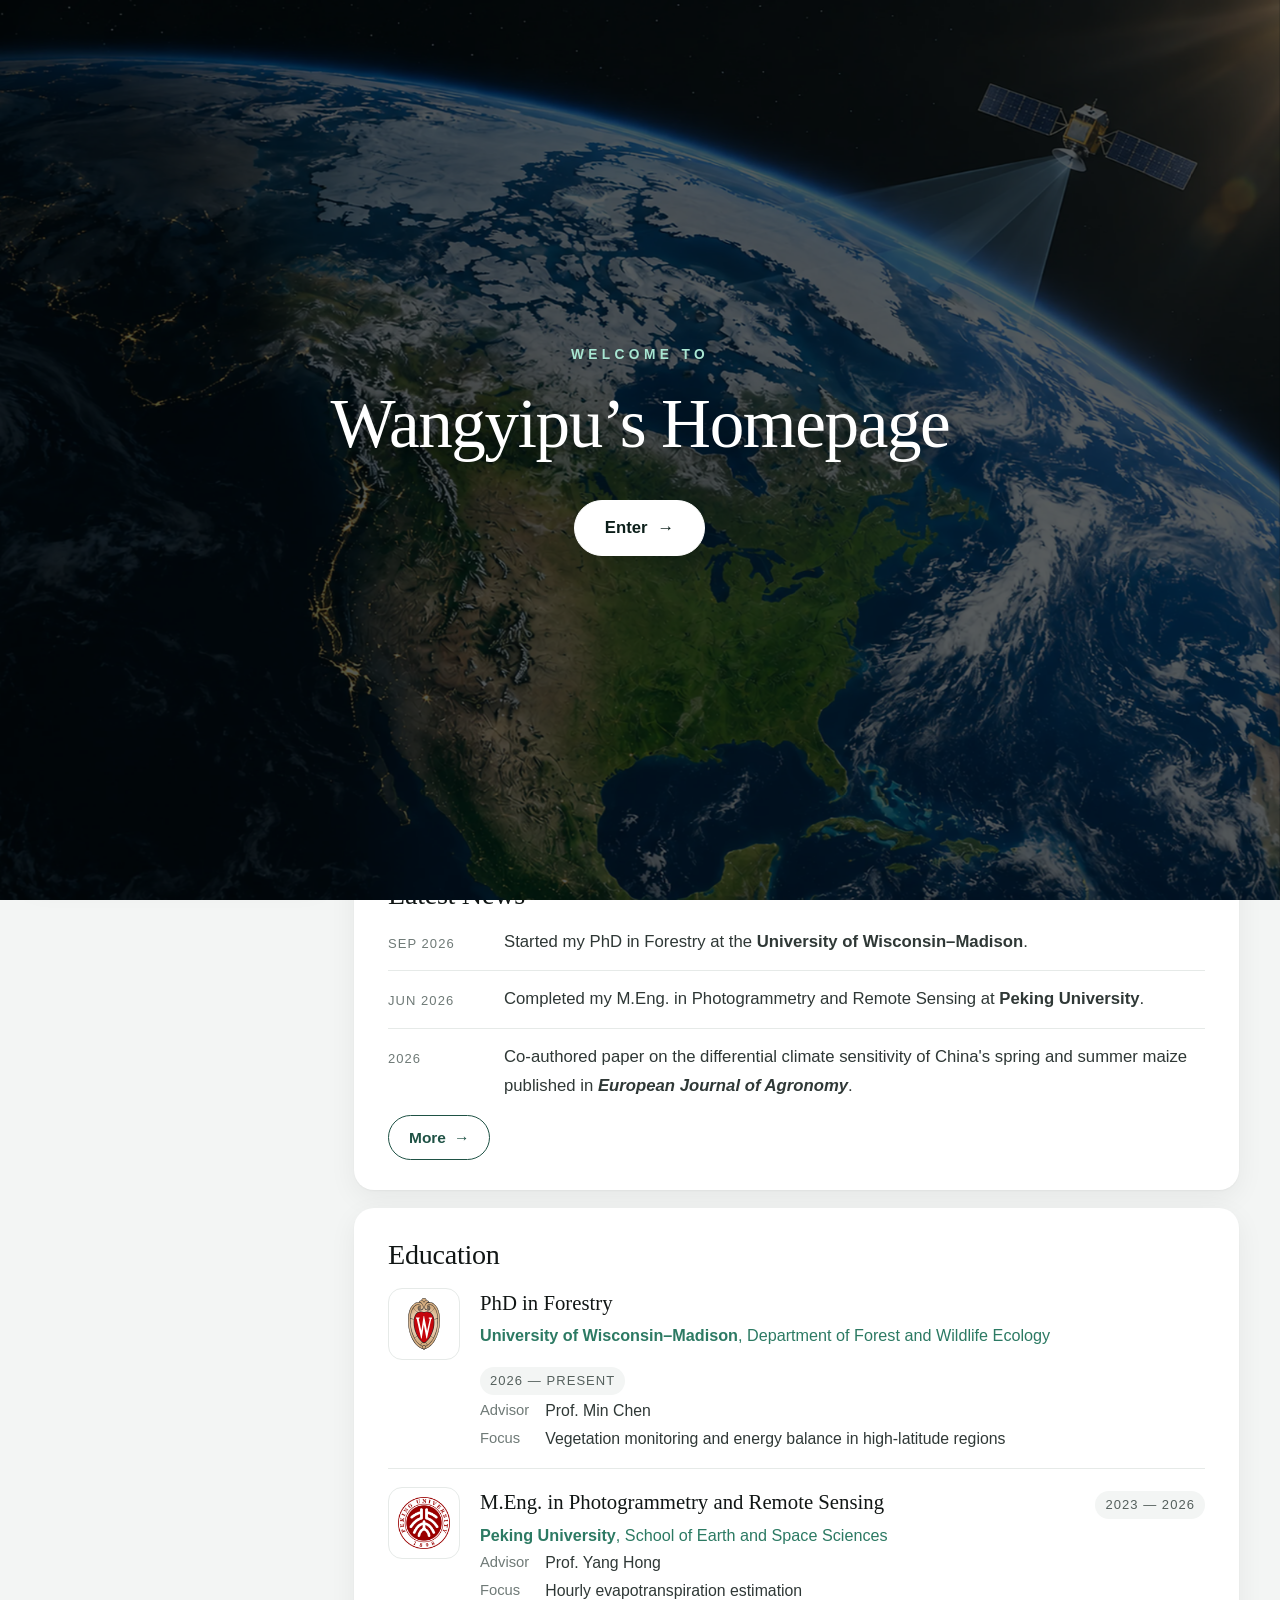
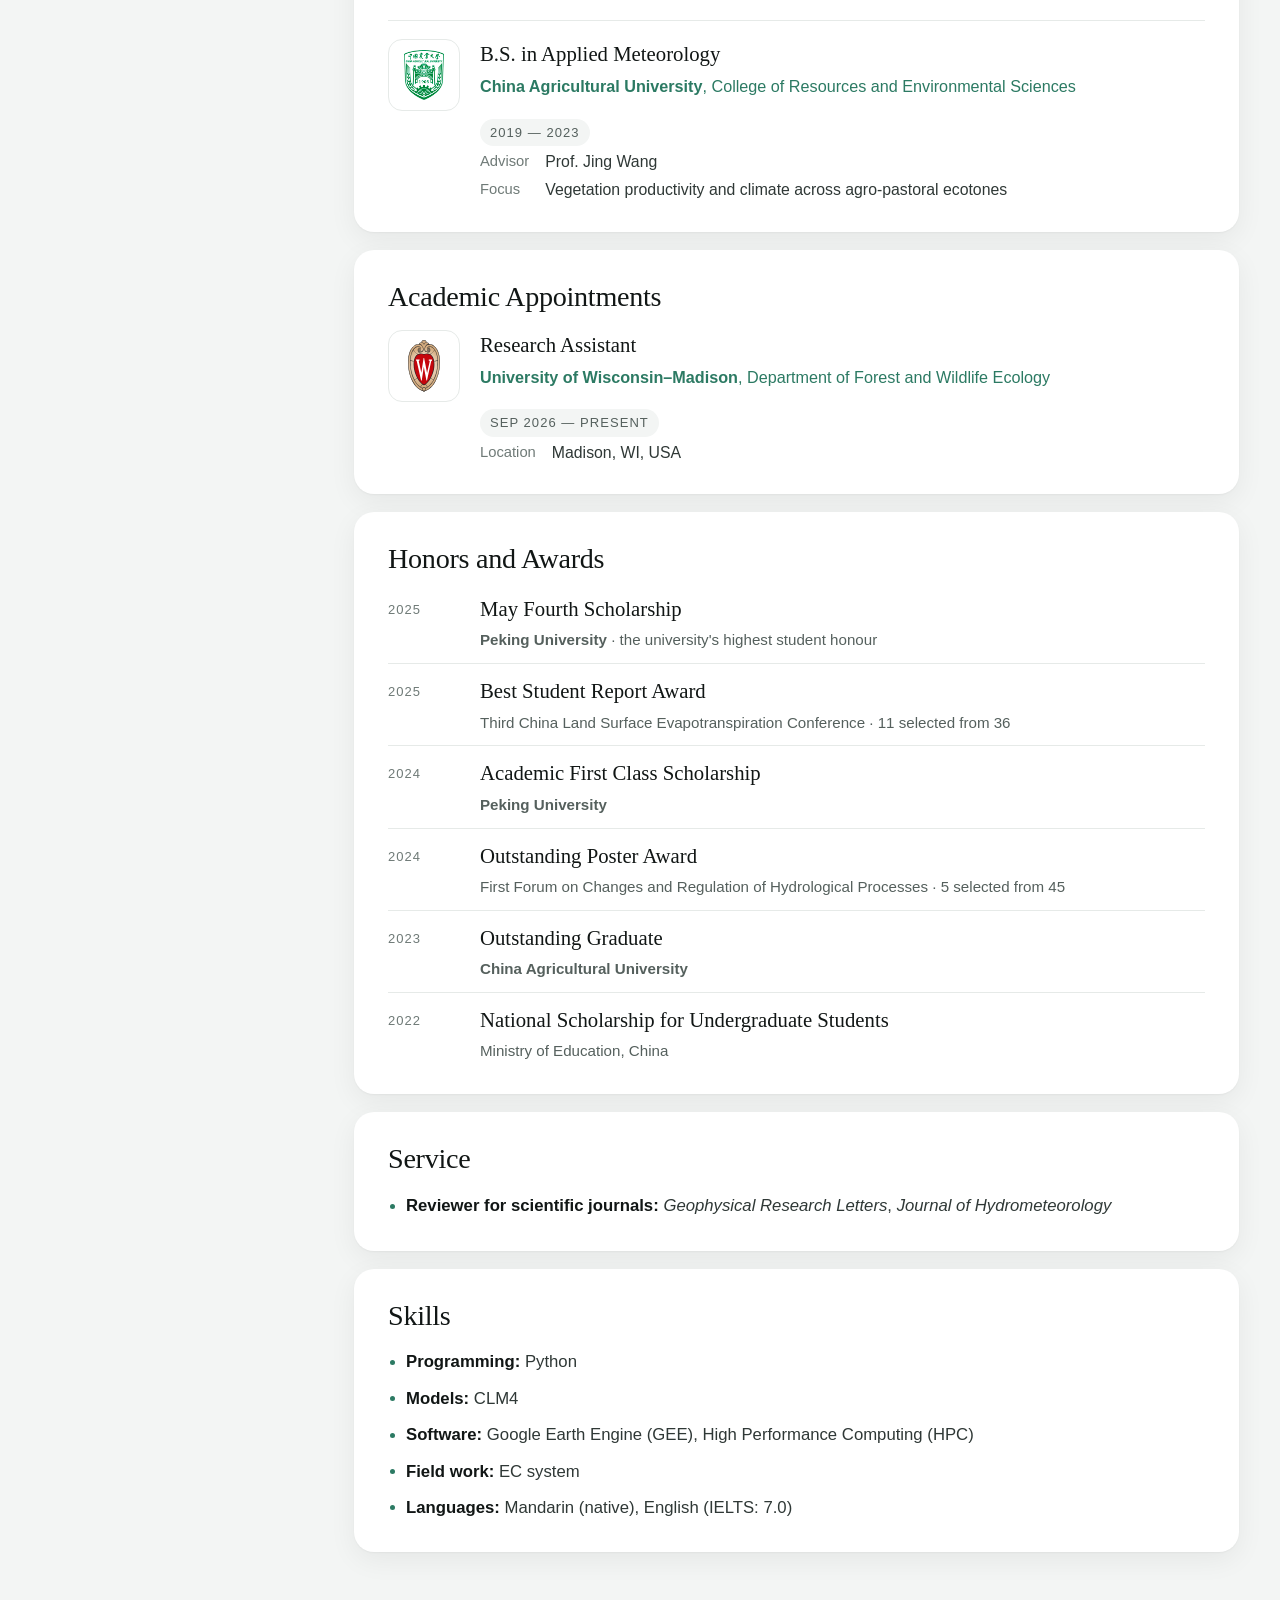
==== commit b1d7110f: "Use the 4K orbital picture for the opening screen and the About banner Co-Authored-By: Claude Fable " ====
--- a/index.html
+++ b/index.html
@@ -178,7 +178,7 @@
 
   <section class="hero" id="overview">
     <div class="hero-frame">
-      <img class="hero-img" src="image/hero.webp" alt="North America seen from orbit, with a remote-sensing satellite scanning the surface" width="2000" height="1200">
+      <img class="hero-img" src="image/hero.webp" alt="North America seen from orbit, with a remote-sensing satellite scanning the surface" width="3840" height="2304">
       <div class="hero-shade" aria-hidden="true"></div>
       <div class="hero-over">
         <div class="hero-eyebrow">About me</div>
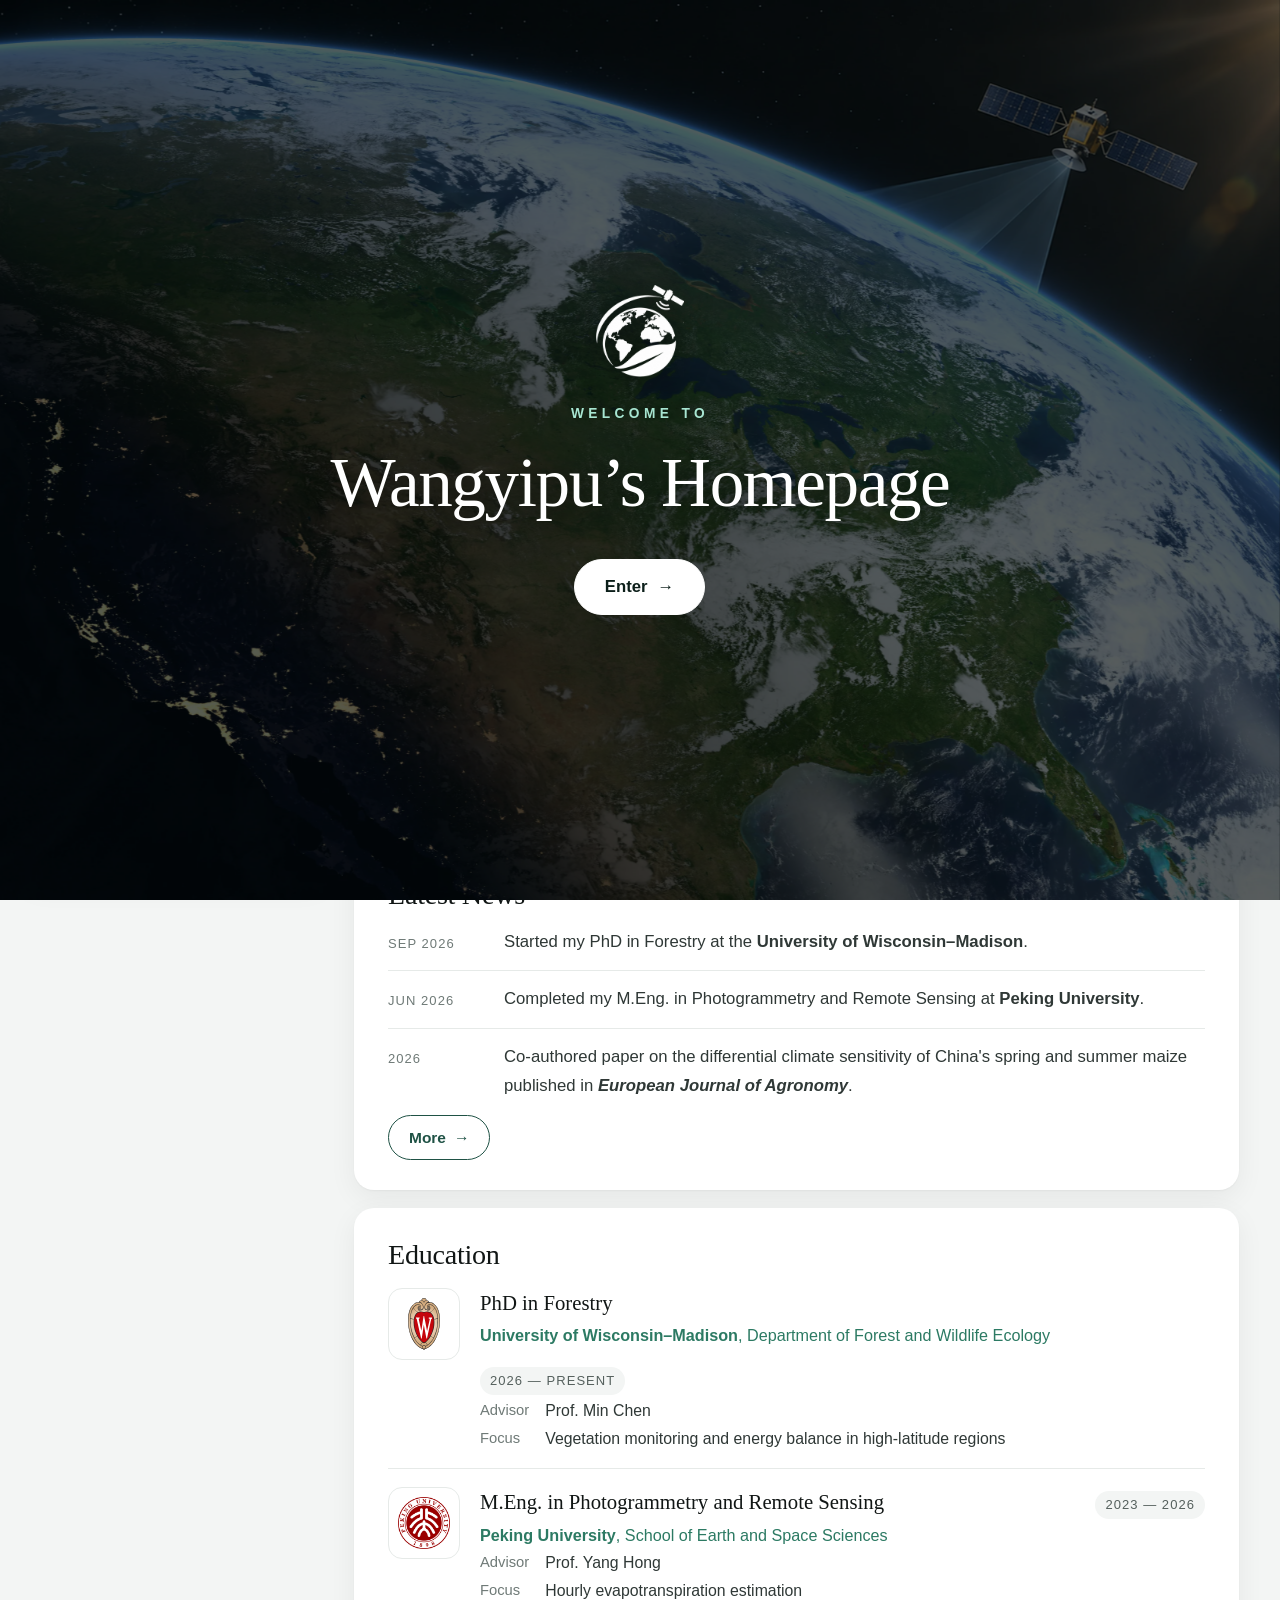
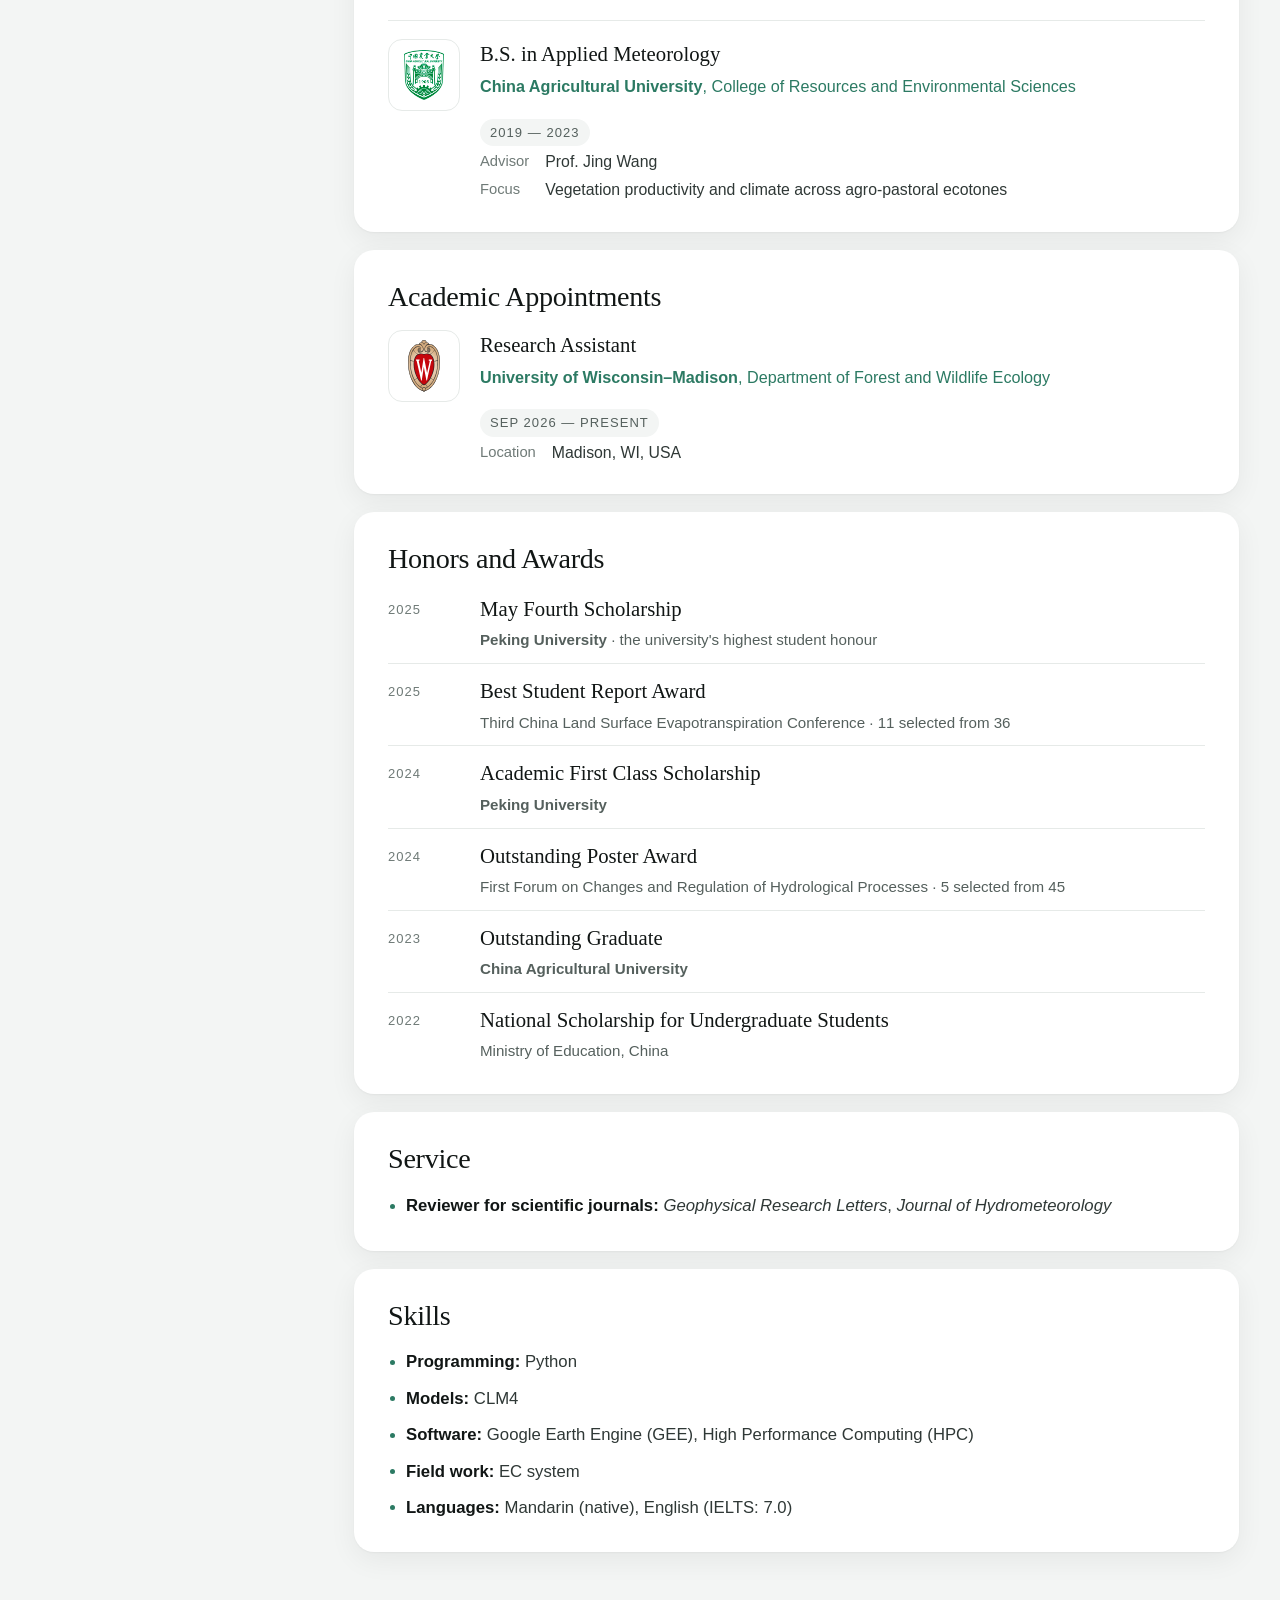
==== commit 594c6f37: "Add the site logo to the top bar, the opening screen and the browser icons Co-Authored-By: Claude Fa" ====
--- a/index.html
+++ b/index.html
@@ -4,8 +4,8 @@
 <meta charset="UTF-8">
 <meta name="viewport" content="width=device-width, initial-scale=1.0">
 <title>Wangyipu Li</title>
-<link rel="icon" href="favicon.svg" type="image/svg+xml">
-<link rel="icon" href="favicon.ico" sizes="48x48">
+<link rel="icon" href="favicon.png" type="image/png" sizes="96x96">
+<link rel="icon" href="favicon.ico" sizes="any">
 <link rel="apple-touch-icon" href="apple-touch-icon.png">
 <meta name="theme-color" content="#F3F5F4">
 <link rel="stylesheet" href="style.css">
@@ -55,10 +55,11 @@
   }
   .intro .intro-screen,.intro-leaving .intro-screen{display:flex}
   .intro,.intro body{overflow:hidden}
-  .intro-screen img{position:absolute;inset:0;width:100%;height:100%;object-fit:cover;object-position:60% 30%;
+  .intro-screen > img{position:absolute;inset:0;width:100%;height:100%;object-fit:cover;object-position:60% 30%;
                     animation:intro-zoom 9s ease-out both}
   .intro-screen::after{content:"";position:absolute;inset:0;background:rgba(2,8,10,.66);opacity:0;animation:intro-in 2.2s ease .7s forwards}
   .intro-copy{position:relative;z-index:1;padding:0 24px;opacity:0;animation:intro-rise 1.2s ease 2.1s forwards}
+  .intro-mark{display:block;height:92px;width:auto;margin:0 auto 26px;filter:drop-shadow(0 2px 18px rgba(0,0,0,.45))}
   .intro-copy small{display:block;font-size:.78rem;font-weight:700;letter-spacing:.32em;text-transform:uppercase;color:#A8E6D2;margin-bottom:18px}
   .intro-copy strong{display:block;font-family:var(--serif);font-weight:400;font-size:clamp(2rem,5.4vw,4rem);line-height:1.12;letter-spacing:-.02em;text-shadow:0 2px 30px rgba(0,0,0,.5)}
   .intro-enter{
@@ -76,7 +77,7 @@
   @keyframes intro-rise{from{opacity:0;transform:translateY(14px)}to{opacity:1;transform:none}}
   @keyframes intro-zoom{from{transform:scale(1.08)}to{transform:scale(1)}}
   @media (prefers-reduced-motion:reduce){
-    .intro-screen img{animation:none}
+    .intro-screen > img{animation:none}
     .intro-screen::after{animation:none;opacity:1}
     .intro-copy{animation:none;opacity:1}
     .intro-screen{transition:none}
@@ -105,6 +106,7 @@
 <div class="intro-screen" id="intro" role="dialog" aria-modal="true" aria-label="Welcome">
   <img src="image/hero.webp" alt="">
   <div class="intro-copy">
+    <img class="intro-mark" src="image/logo-mark-white.webp" alt="" width="231" height="240">
     <small>Welcome to</small>
     <strong>Wangyipu&rsquo;s Homepage</strong>
     <button class="intro-enter" id="intro-enter" type="button">Enter <span aria-hidden="true">&rarr;</span></button>
@@ -132,6 +134,7 @@
 
 <header class="topbar">
   <nav class="nav">
+    <a class="brand" href="index.html" aria-label="Wangyipu Li &ndash; home"><img src="image/logo.webp" alt="Wangyipu Li" width="429" height="144"></a>
     <a href="index.html" aria-current="page">About</a>
     <a href="research.html">Research</a>
     <a href="publications.html">Publications</a>
--- a/style.css
+++ b/style.css
@@ -58,6 +58,10 @@
 }
 .nav a:hover{background:rgba(16,24,22,.05);color:var(--ink)}
 .nav a[aria-current="page"]{background:var(--moss);color:#fff;font-weight:600}
+/* The logo sits at the left end of the bar and links home; it is not a pill like the page links. */
+.nav a.brand{flex:none;display:flex;align-items:center;padding:0;margin-right:18px;border-radius:8px}
+.nav a.brand:hover{background:none;opacity:.82}
+.nav a.brand img{display:block;height:42px;width:auto;max-width:none}
 
 /* ══ Centred page frame ══ */
 .page{
@@ -239,6 +243,8 @@
   .page{display:block;padding-top:var(--bar)}
   .topbar .nav{padding:0 14px}
   .nav a{padding:7px 11px;font-size:.86rem}
+  .nav a.brand{padding:0;margin-right:8px}
+  .nav a.brand img{height:32px}
   .sidebar{
     position:static;left:auto;width:100%;height:auto;
     border-radius:0;box-shadow:none;border-bottom:1px solid var(--rule);
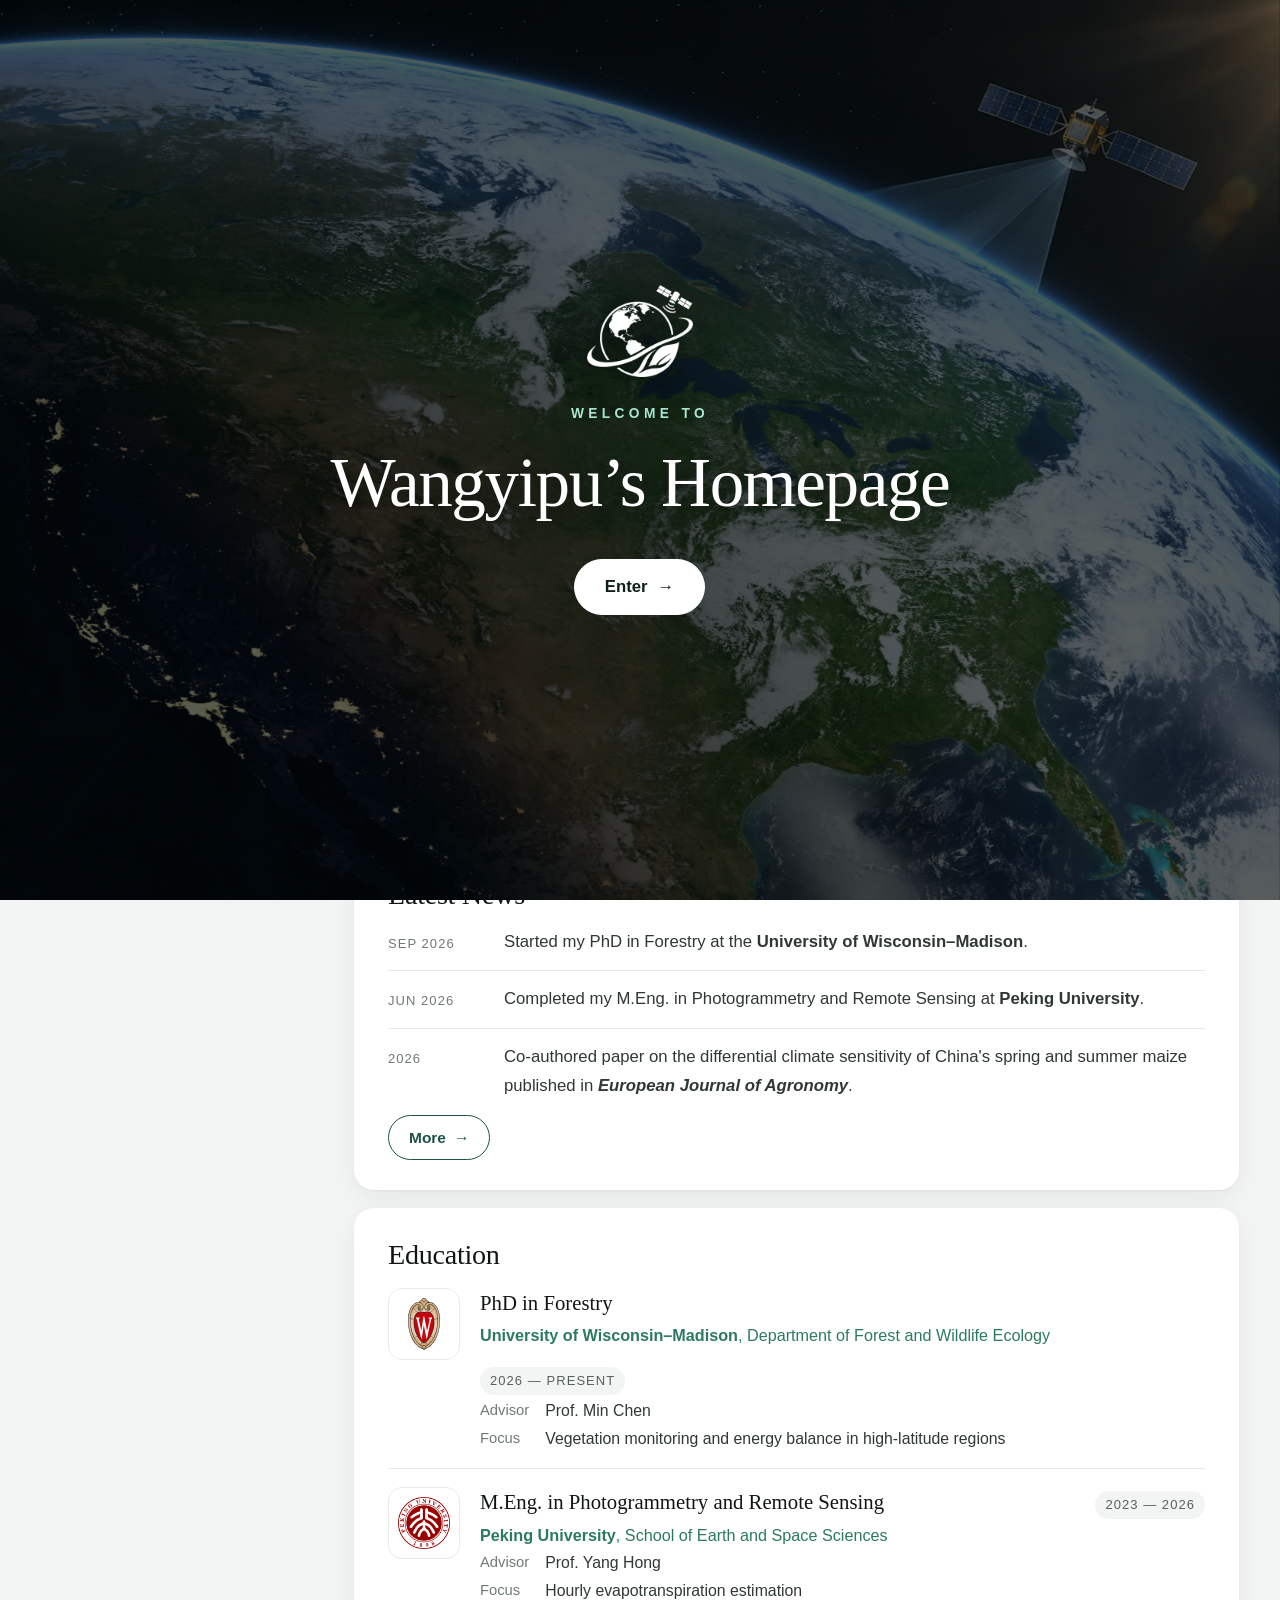
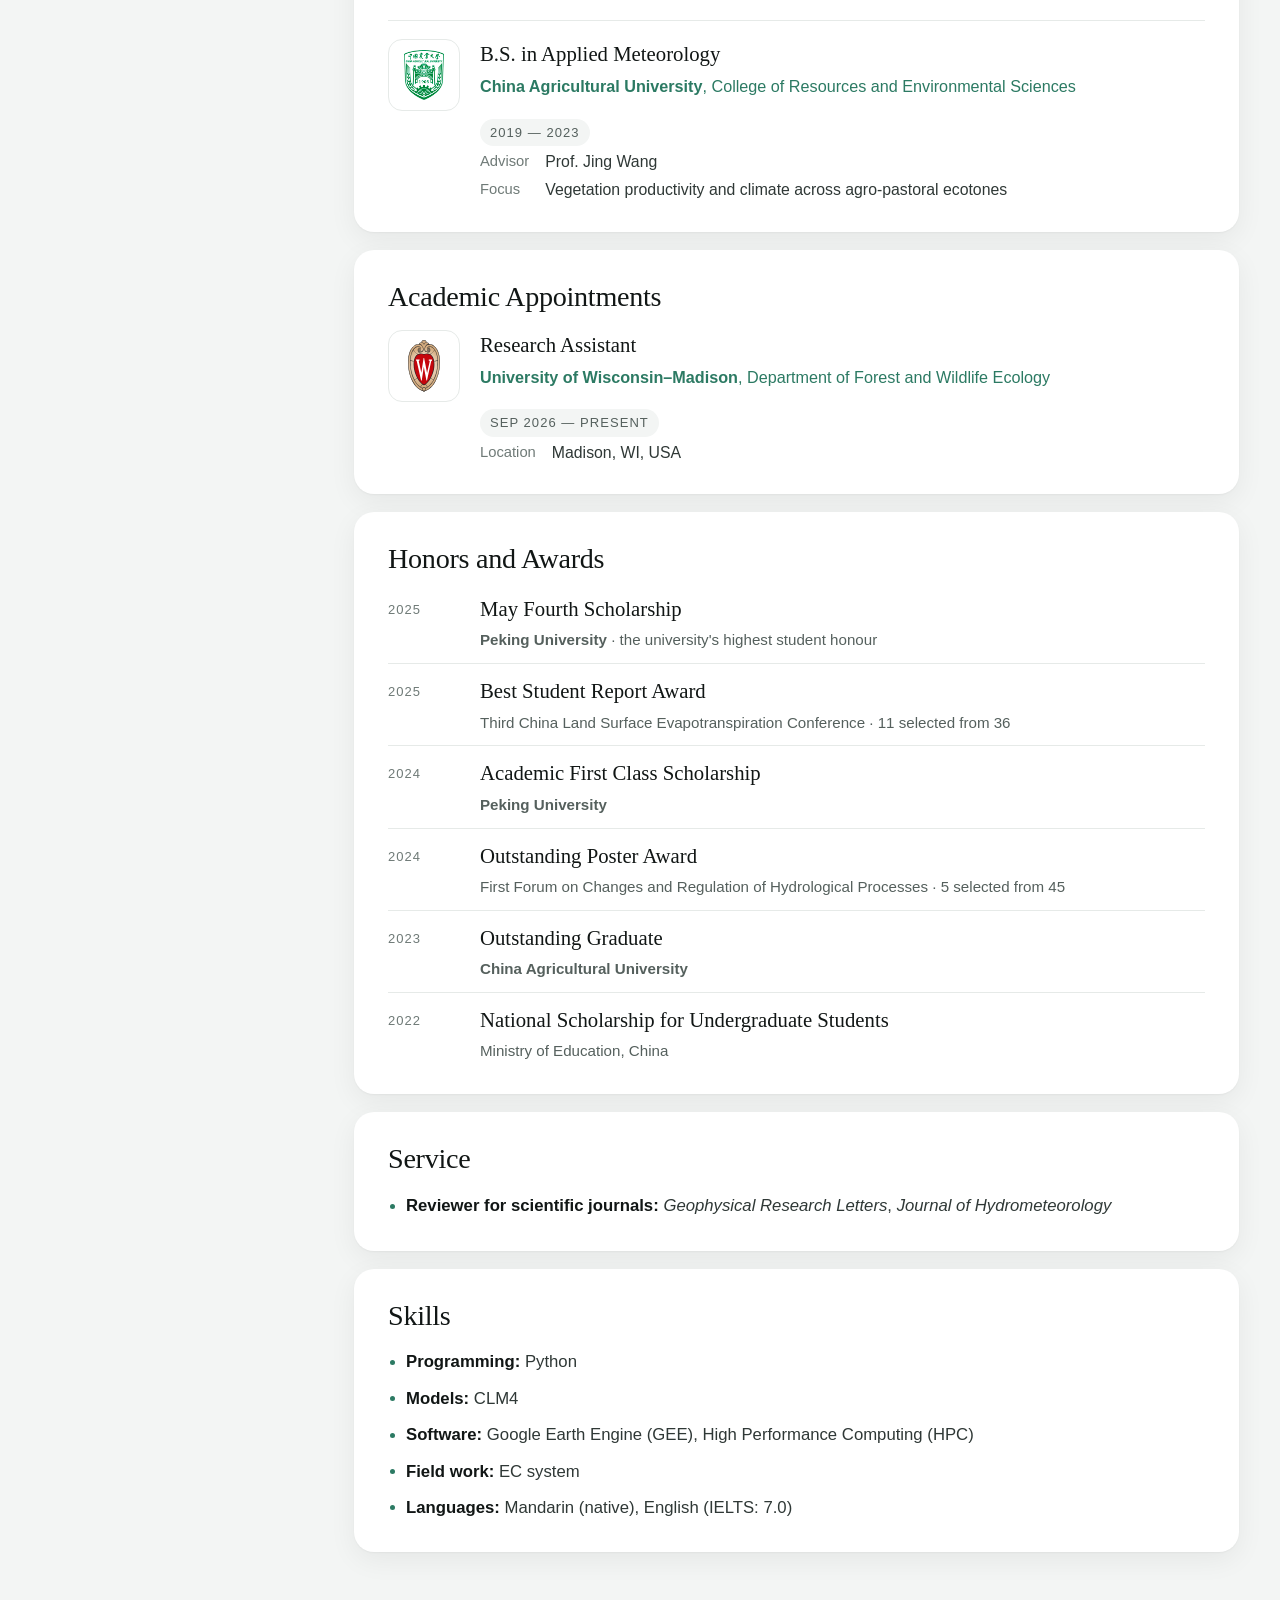
==== commit 77c42810: "Switch to the new logo kit for the top bar, the opening screen and the browser icons Co-Authored-By:" ====
--- a/index.html
+++ b/index.html
@@ -106,7 +106,7 @@
 <div class="intro-screen" id="intro" role="dialog" aria-modal="true" aria-label="Welcome">
   <img src="image/hero.webp" alt="">
   <div class="intro-copy">
-    <img class="intro-mark" src="image/logo-mark-white.webp" alt="" width="231" height="240">
+    <img class="intro-mark" src="image/logo-mark-white.webp" alt="" width="278" height="240">
     <small>Welcome to</small>
     <strong>Wangyipu&rsquo;s Homepage</strong>
     <button class="intro-enter" id="intro-enter" type="button">Enter <span aria-hidden="true">&rarr;</span></button>
@@ -134,7 +134,7 @@
 
 <header class="topbar">
   <nav class="nav">
-    <a class="brand" href="index.html" aria-label="Wangyipu Li &ndash; home"><img src="image/logo.webp" alt="Wangyipu Li" width="429" height="144"></a>
+    <a class="brand" href="index.html" aria-label="Wangyipu Li &ndash; home"><img src="image/logo.webp" alt="Wangyipu Li" width="537" height="144"></a>
     <a href="index.html" aria-current="page">About</a>
     <a href="research.html">Research</a>
     <a href="publications.html">Publications</a>
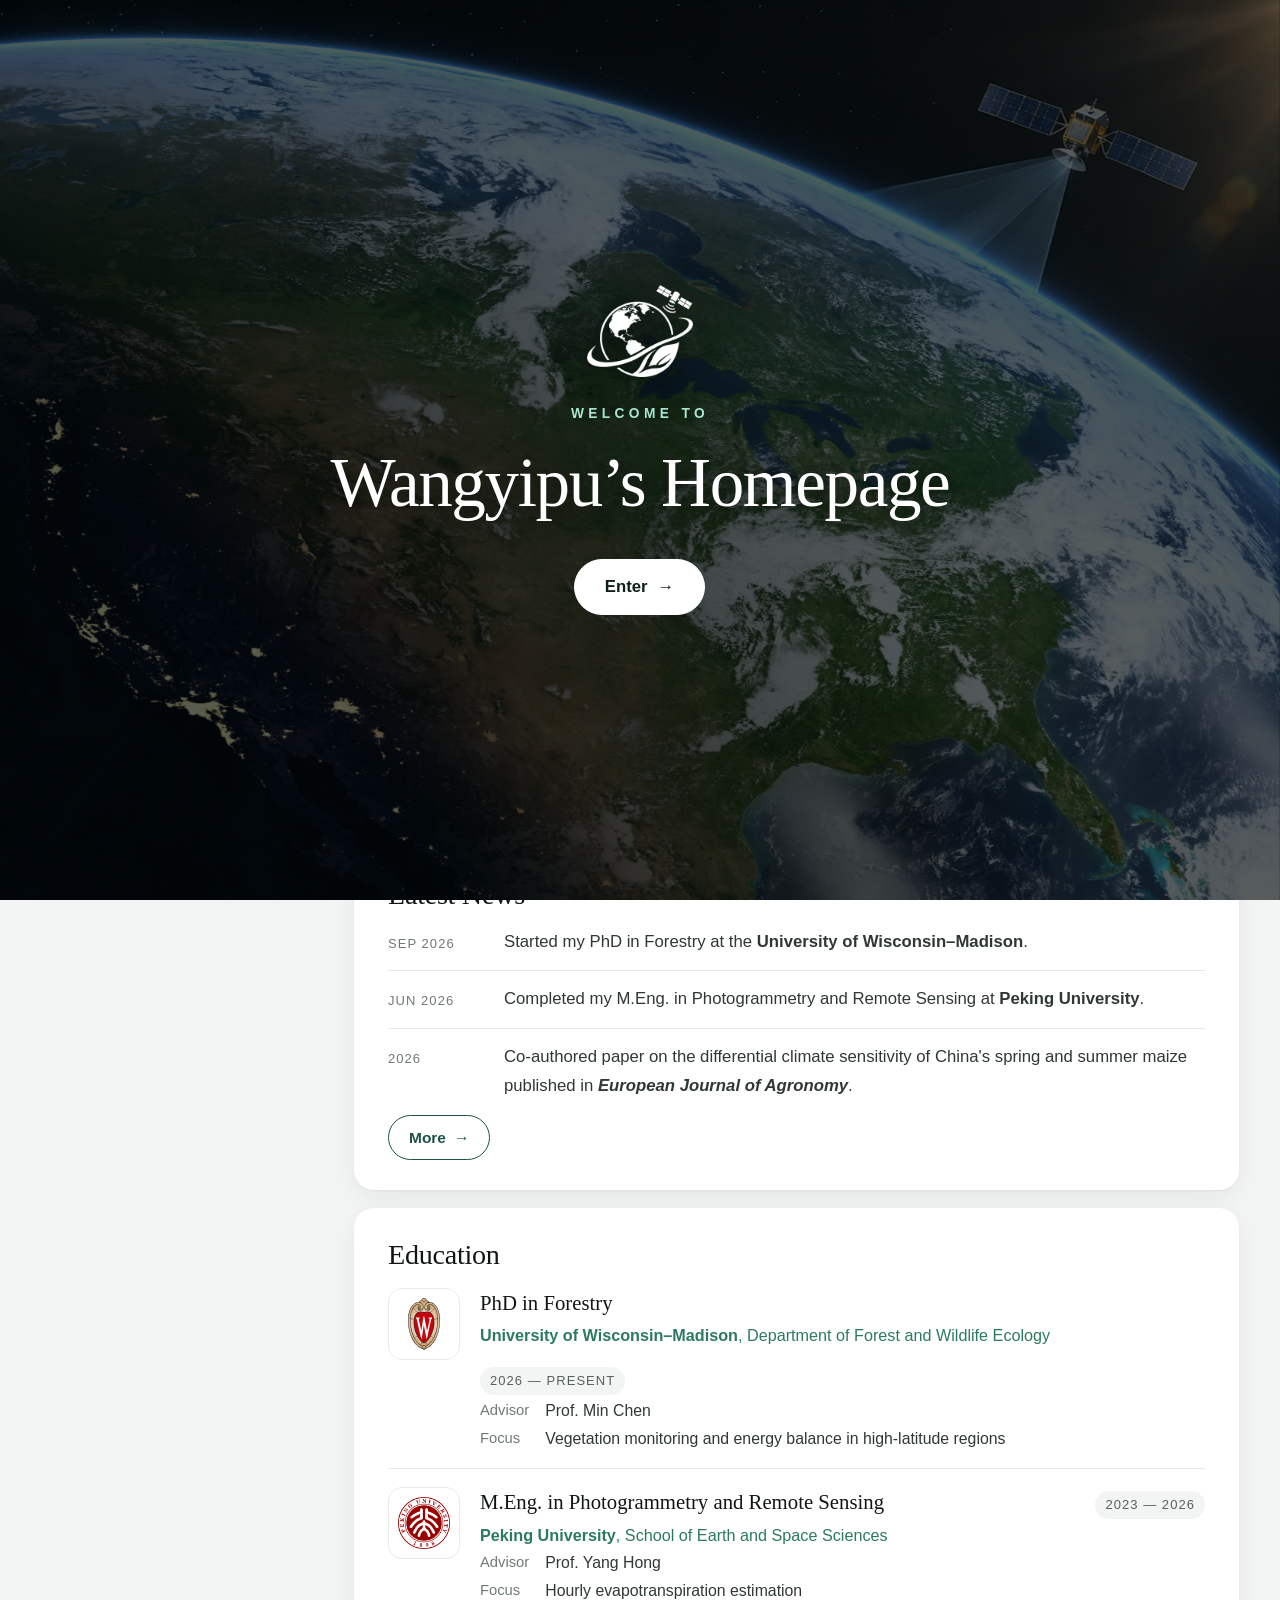
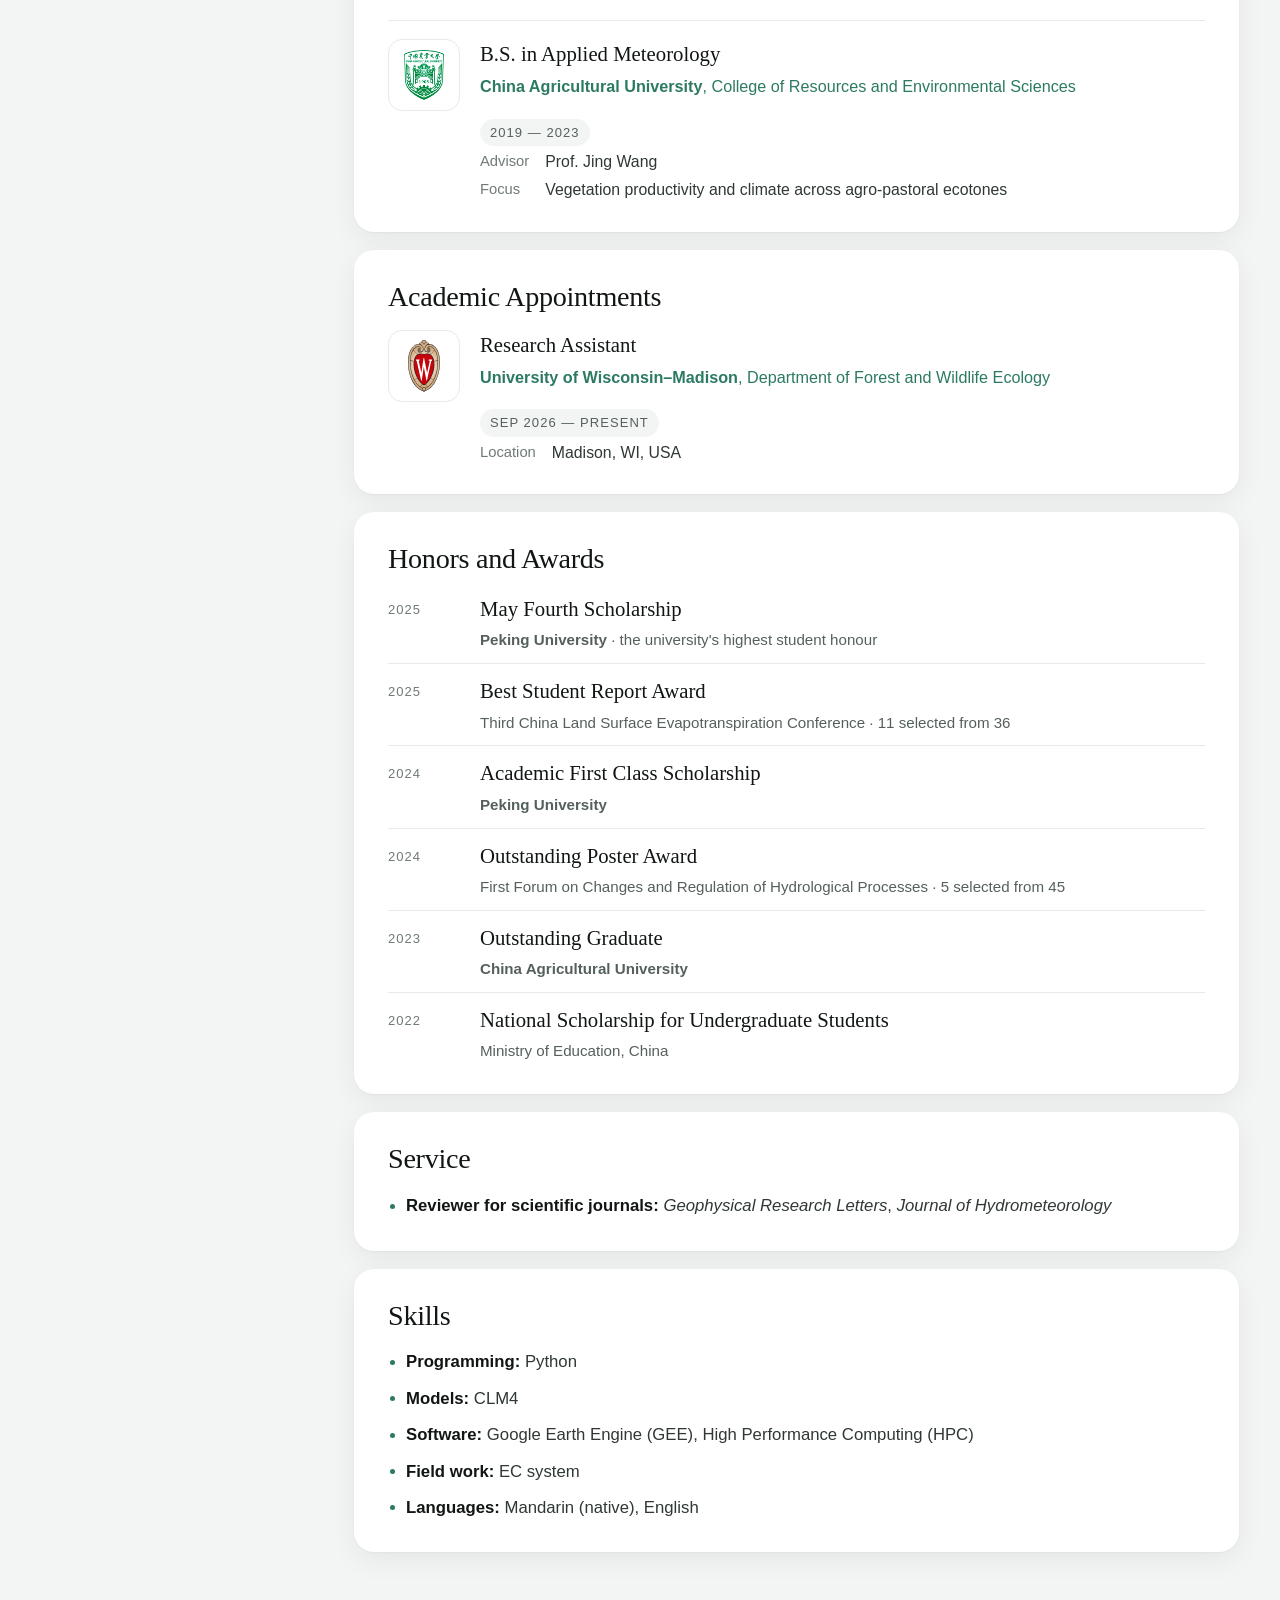
==== commit 8be2b20a: "Remove the IELTS score from Skills Co-Authored-By: Claude Fable 5.2 <noreply@anthropic.com>" ====
--- a/index.html
+++ b/index.html
@@ -384,7 +384,7 @@
       <li><strong>Models:</strong> CLM4</li>
       <li><strong>Software:</strong> Google Earth Engine (GEE), High Performance Computing (HPC)</li>
       <li><strong>Field work:</strong> EC system</li>
-      <li><strong>Languages:</strong> Mandarin (native), English (IELTS: 7.0)</li>
+      <li><strong>Languages:</strong> Mandarin (native), English</li>
     </ul>
   </section>
 
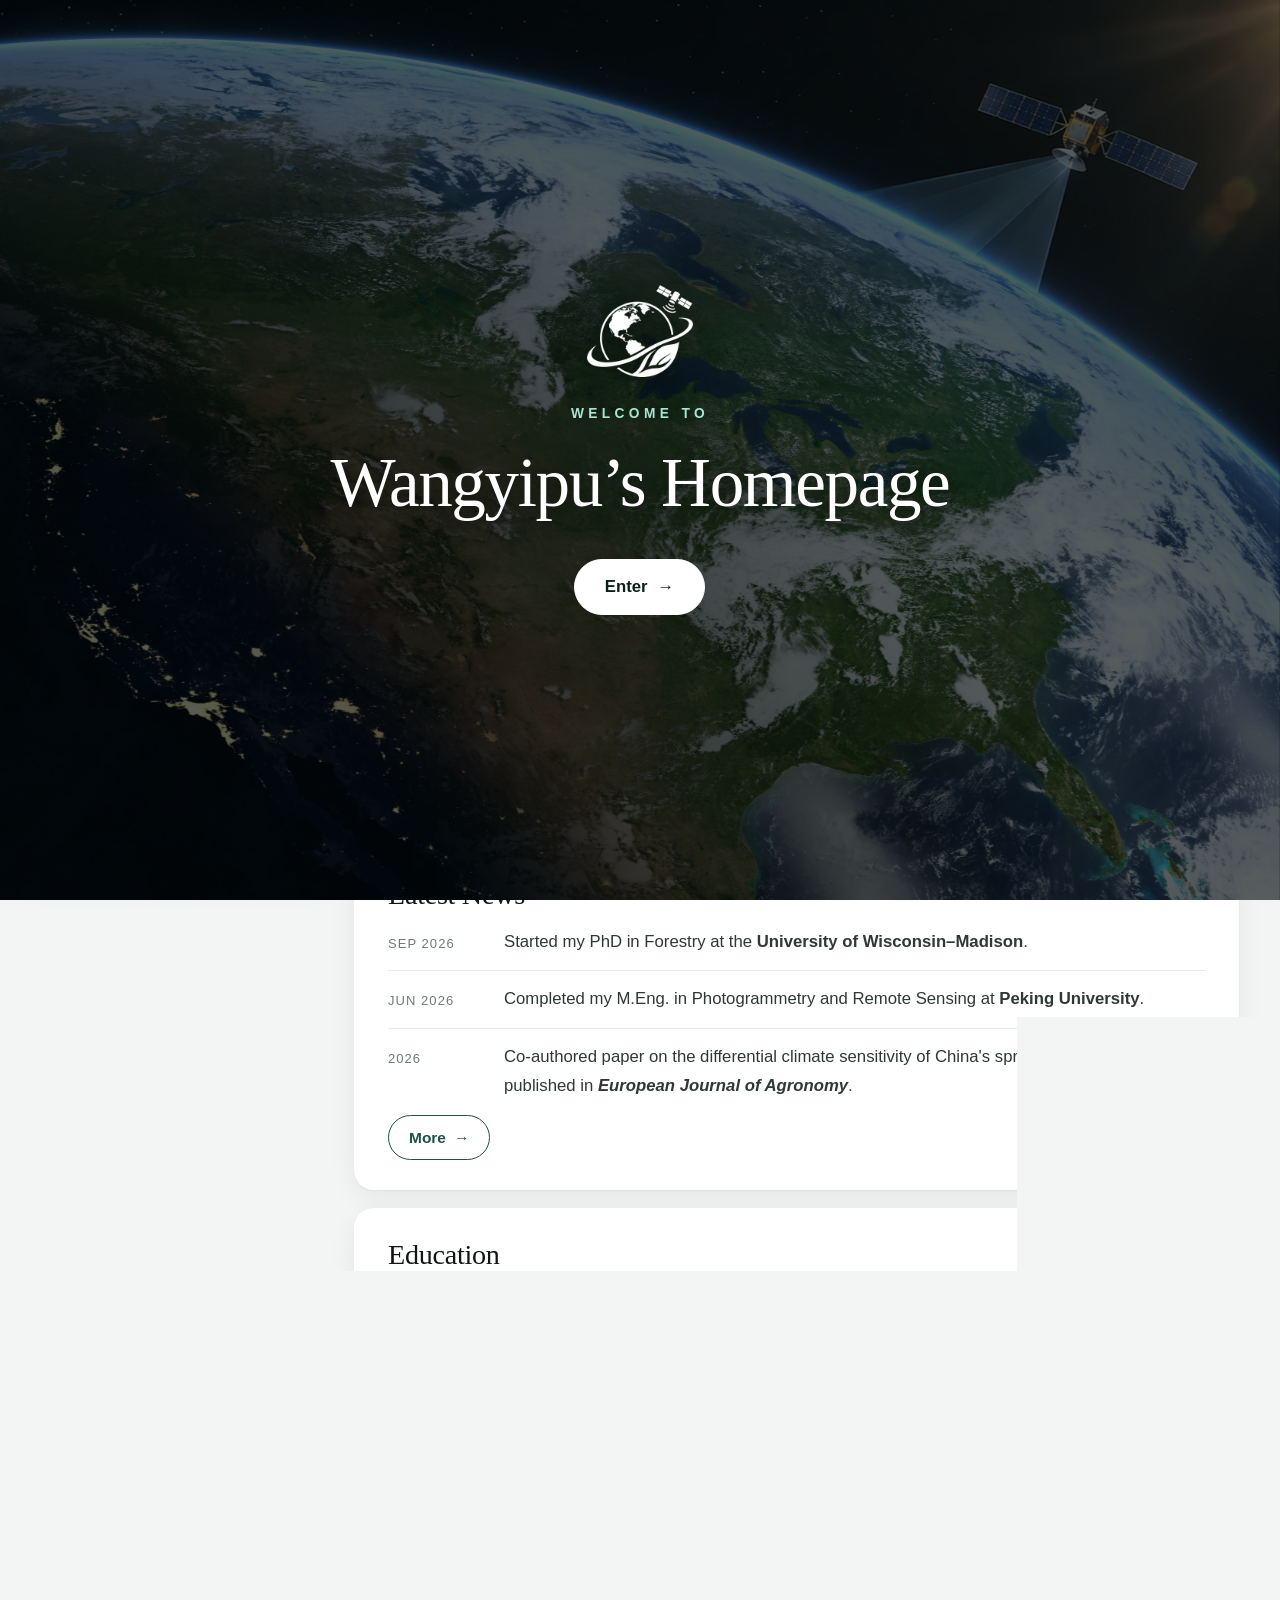
==== commit 4de83bc9: "Darken the opening screen sooner Co-Authored-By: Claude Fable 5.2 <noreply@anthropic.com>" ====
--- a/index.html
+++ b/index.html
@@ -57,8 +57,8 @@
   .intro,.intro body{overflow:hidden}
   .intro-screen > img{position:absolute;inset:0;width:100%;height:100%;object-fit:cover;object-position:60% 30%;
                     animation:intro-zoom 9s ease-out both}
-  .intro-screen::after{content:"";position:absolute;inset:0;background:rgba(2,8,10,.66);opacity:0;animation:intro-in 2.2s ease .7s forwards}
-  .intro-copy{position:relative;z-index:1;padding:0 24px;opacity:0;animation:intro-rise 1.2s ease 2.1s forwards}
+  .intro-screen::after{content:"";position:absolute;inset:0;background:rgba(2,8,10,.66);opacity:0;animation:intro-in 1.4s ease .2s forwards}
+  .intro-copy{position:relative;z-index:1;padding:0 24px;opacity:0;animation:intro-rise 1s ease 1s forwards}
   .intro-mark{display:block;height:92px;width:auto;margin:0 auto 26px;filter:drop-shadow(0 2px 18px rgba(0,0,0,.45))}
   .intro-copy small{display:block;font-size:.78rem;font-weight:700;letter-spacing:.32em;text-transform:uppercase;color:#A8E6D2;margin-bottom:18px}
   .intro-copy strong{display:block;font-family:var(--serif);font-weight:400;font-size:clamp(2rem,5.4vw,4rem);line-height:1.12;letter-spacing:-.02em;text-shadow:0 2px 30px rgba(0,0,0,.5)}
